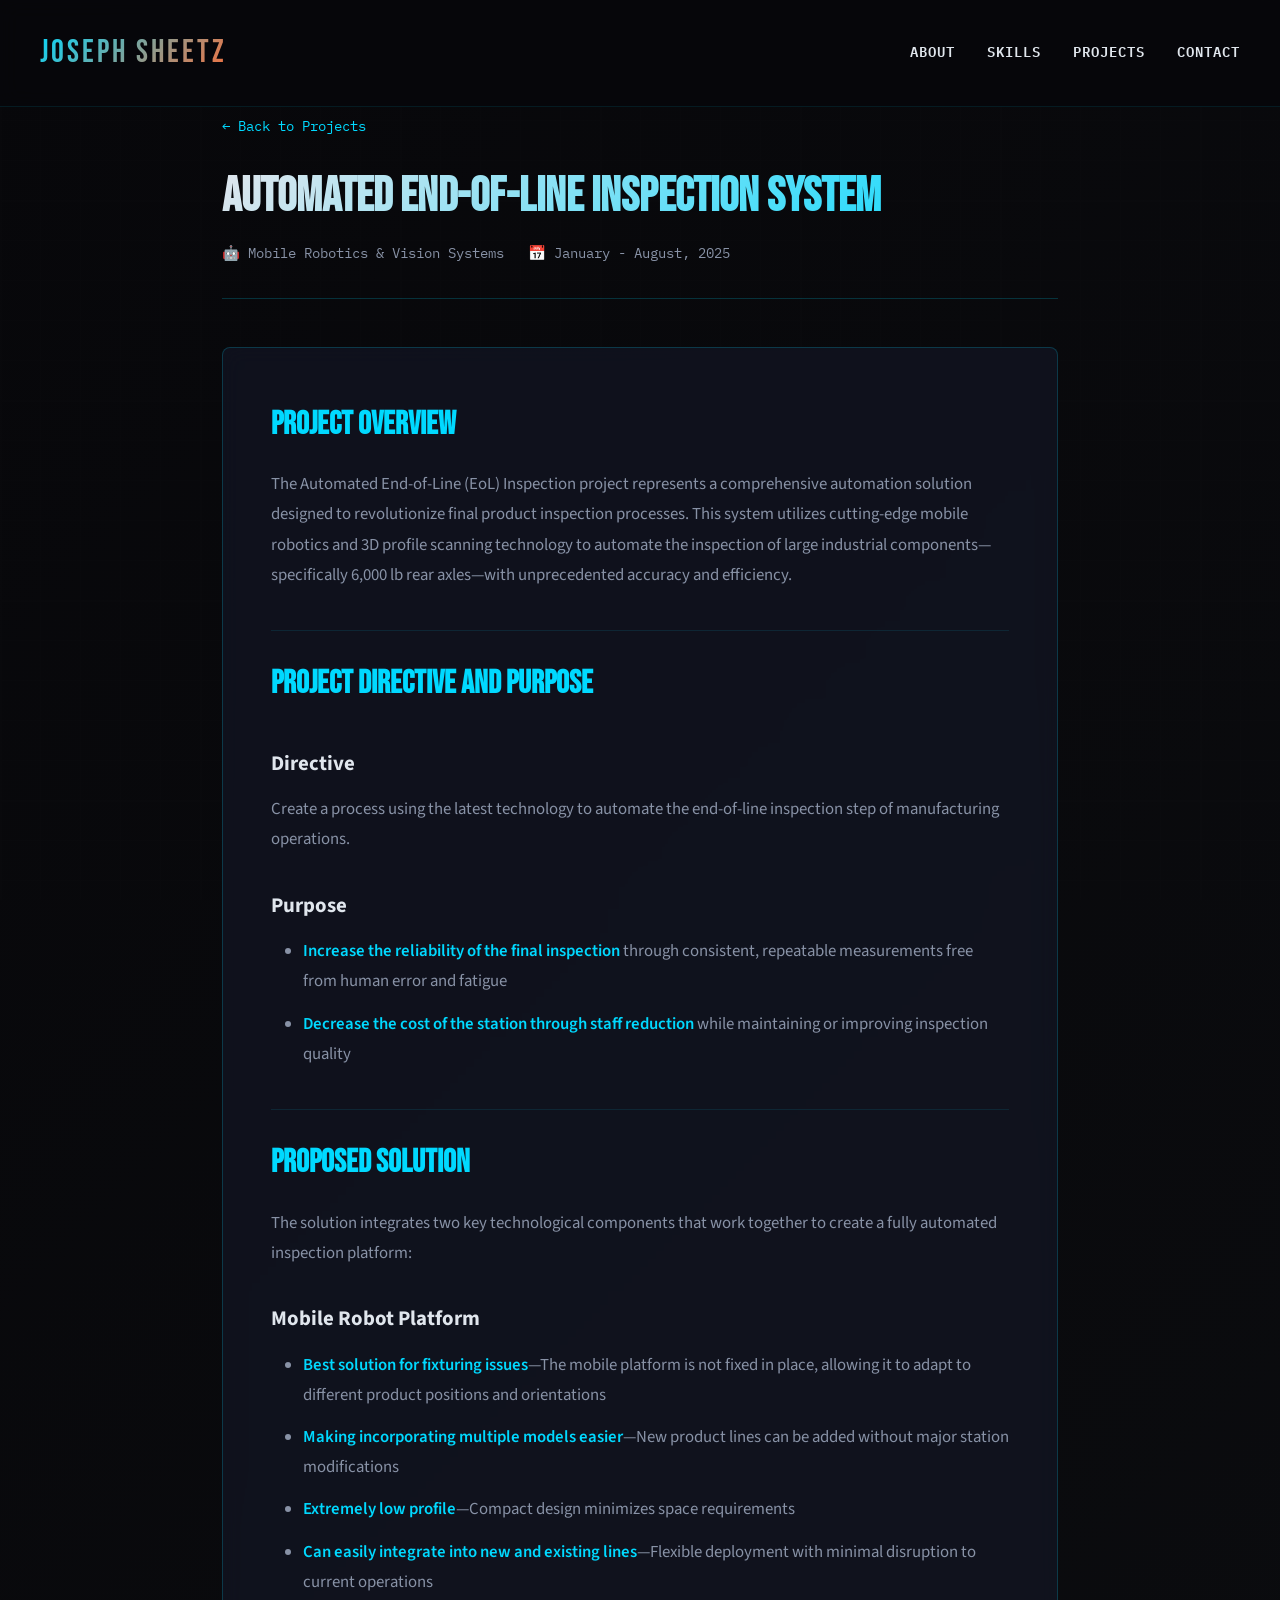
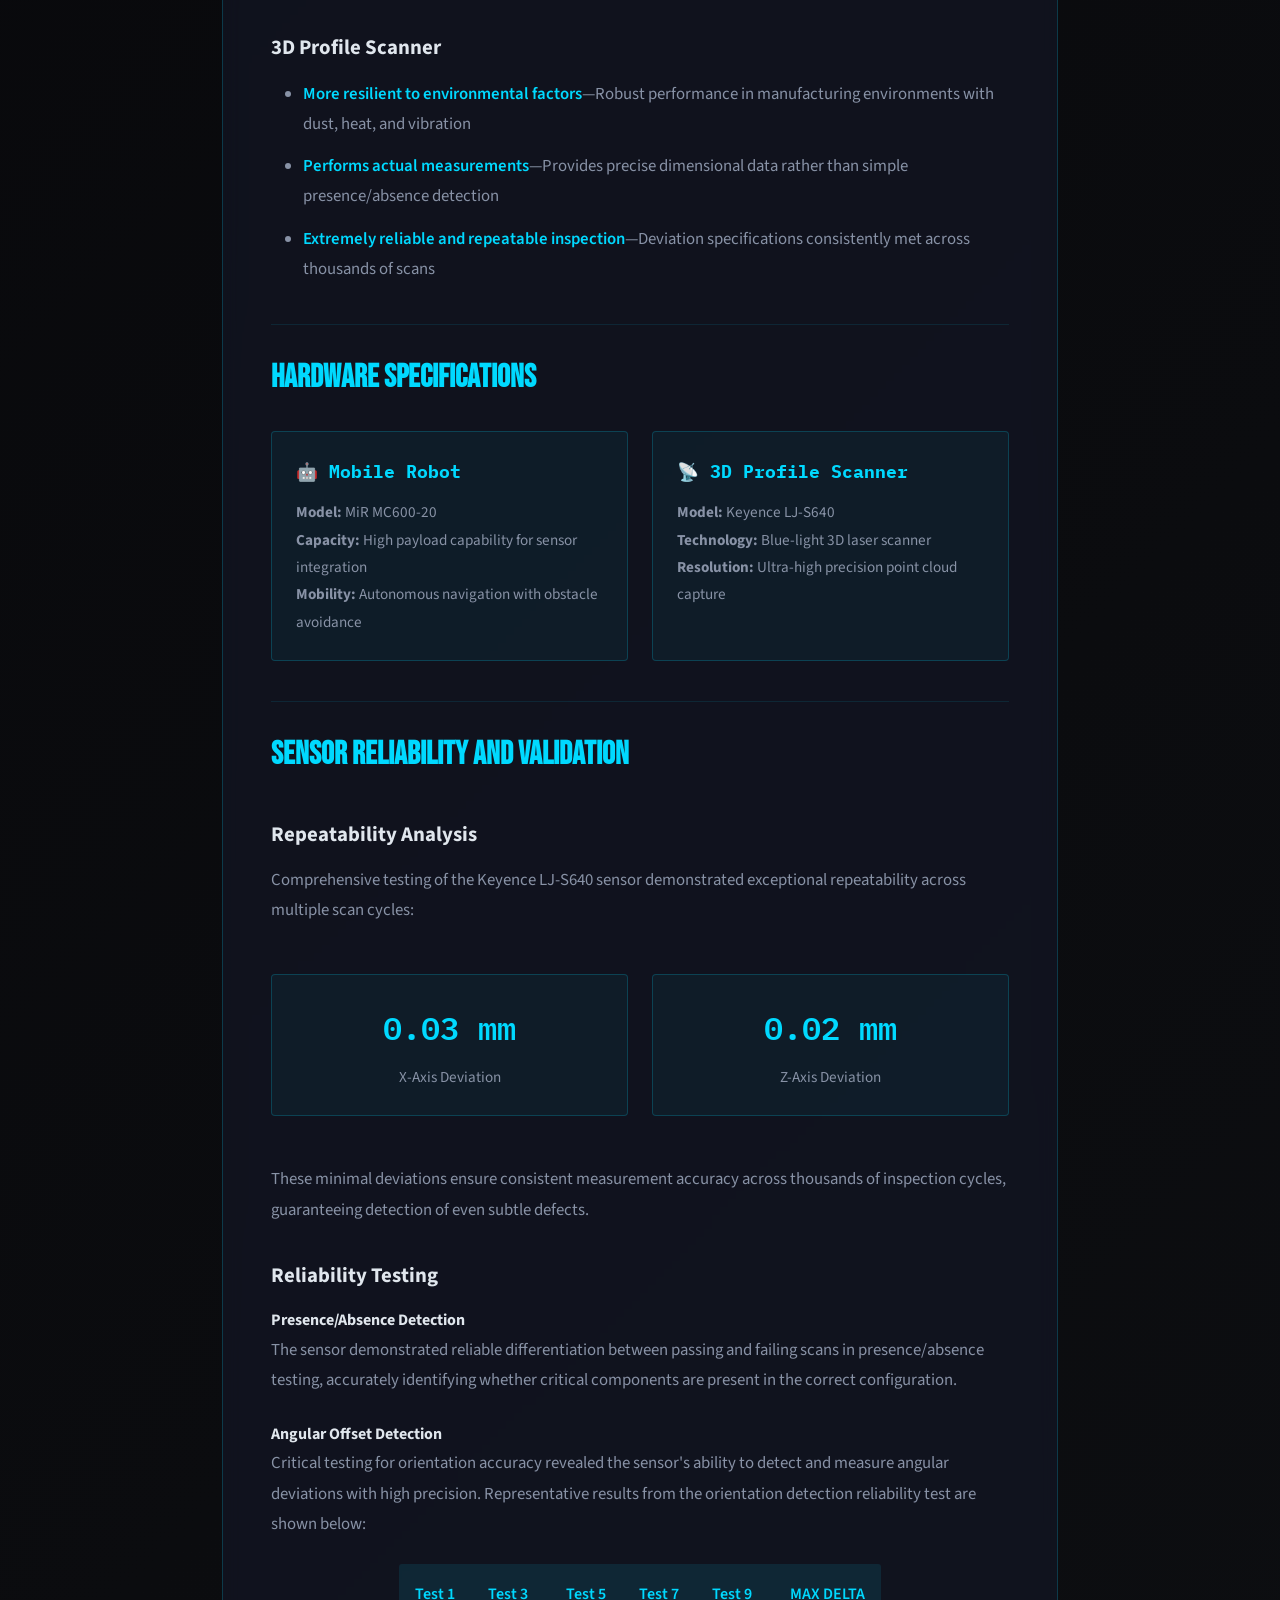
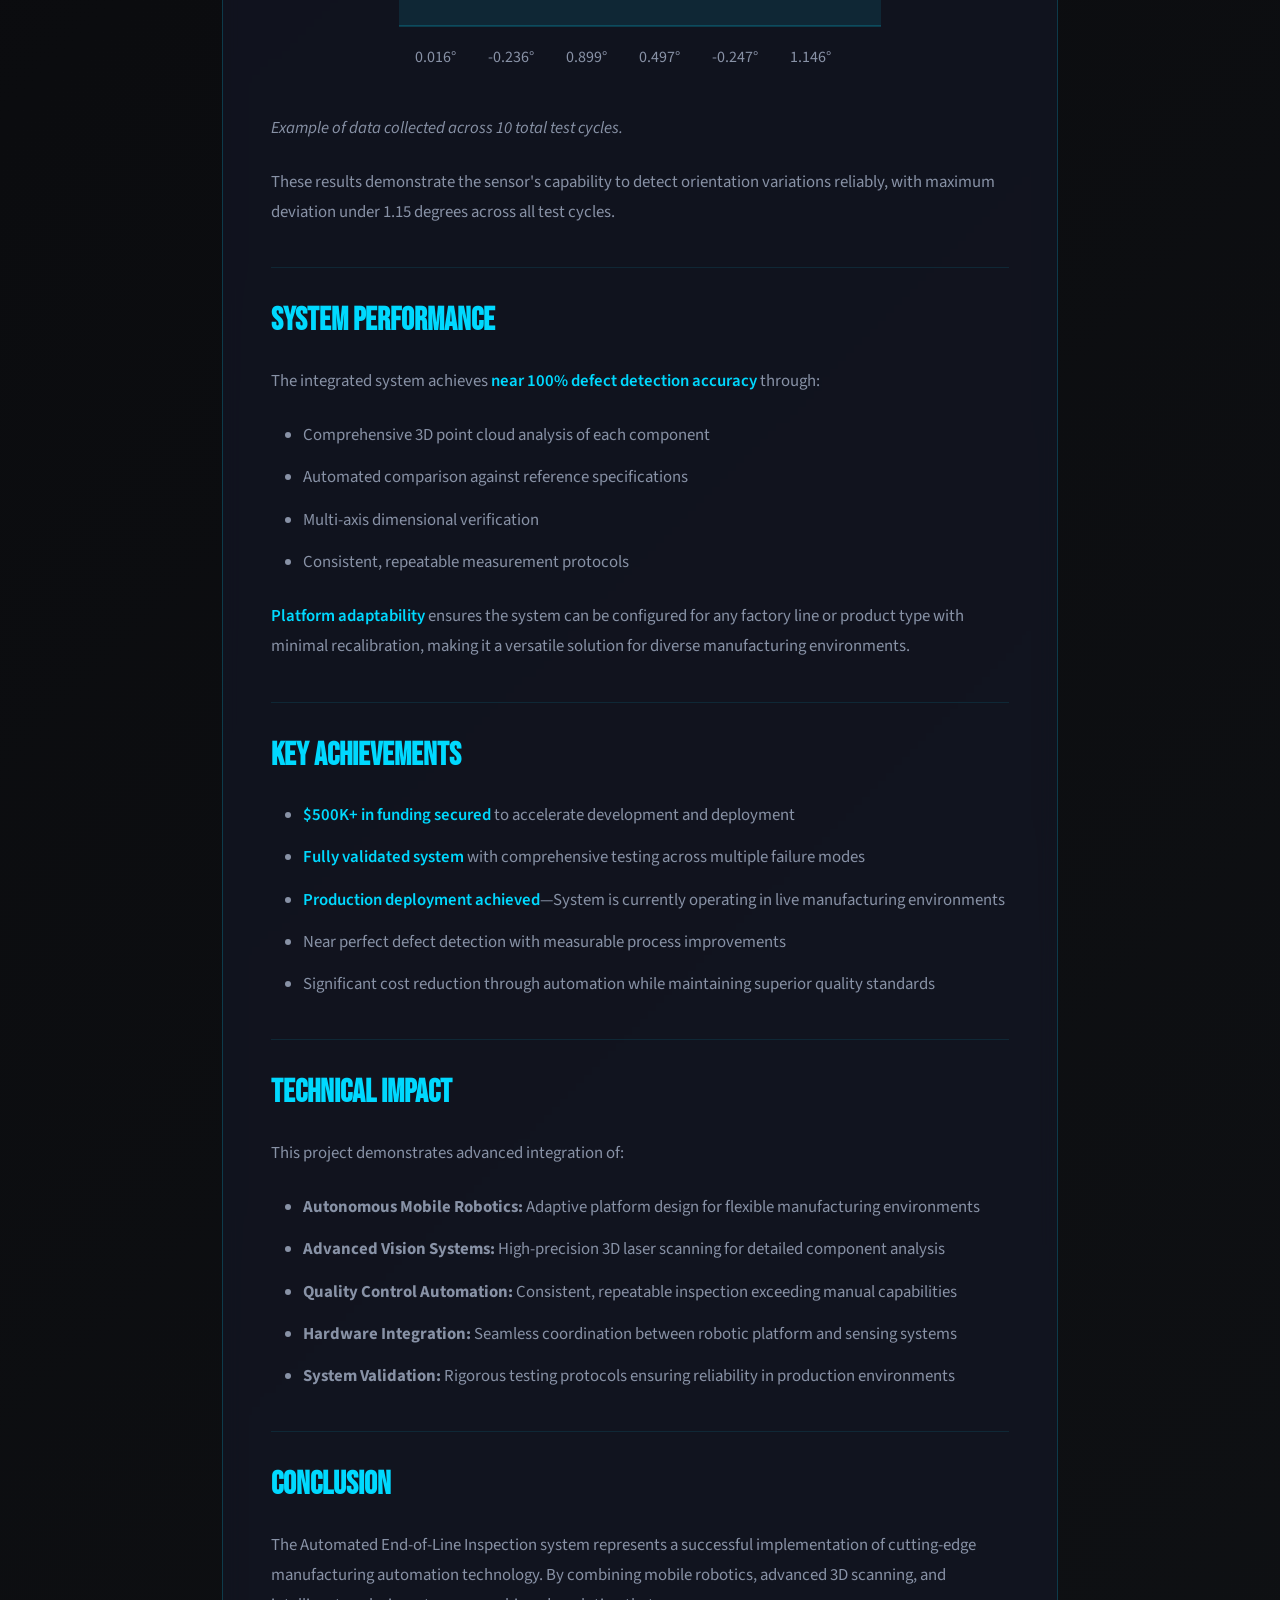
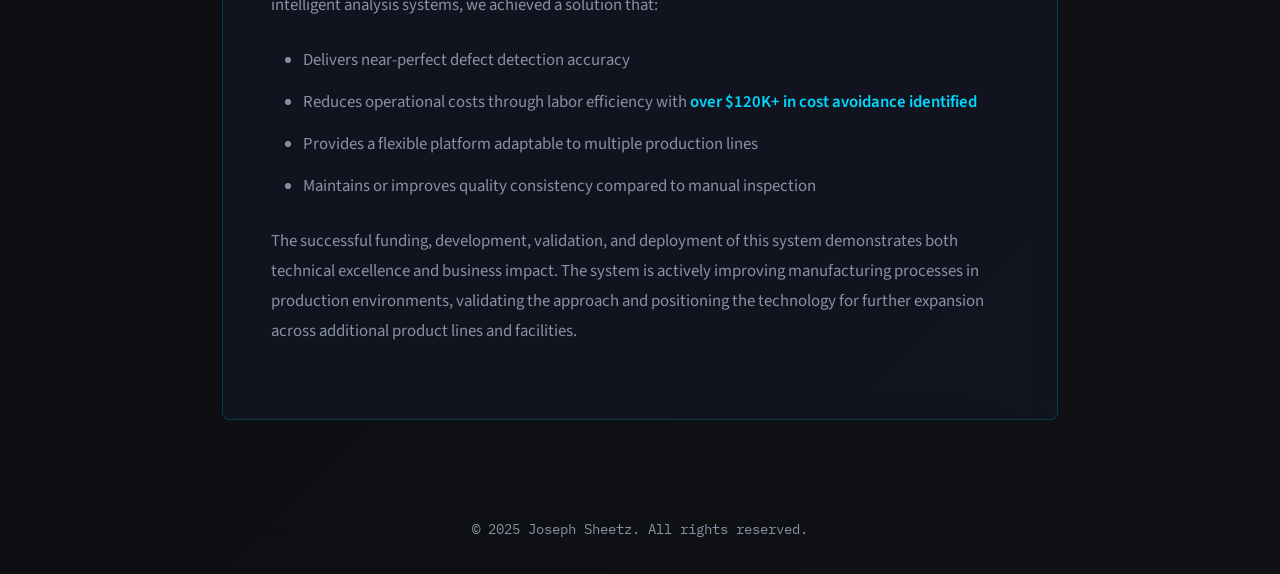
==== automated-eol-inspection.html @ f82b4ea8 "added new link for automated eolinspection project" ====
<!DOCTYPE html>
<html lang="en">
<head>
    <meta charset="UTF-8">
    <meta name="viewport" content="width=device-width, initial-scale=1.0">
    <title>Automated End-of-Line Inspection | Joseph Sheetz</title>
    <link rel="preconnect" href="https://fonts.googleapis.com">
    <link rel="preconnect" href="https://fonts.gstatic.com" crossorigin>
    <link href="https://fonts.googleapis.com/css2?family=Bebas+Neue&family=IBM+Plex+Mono:wght@400;600&family=Source+Sans+3:wght@300;400;600;700&display=swap" rel="stylesheet">
    <style>
        :root {
            --primary: #07070a;
            --secondary: #0f1114;
            --accent: #00d9ff;
            --accent-warm: #ff6b35;
            --text: #e0e6ed;
            --text-dim: #8892a6;
            --surface: #0b0d11;
        }

        * {
            margin: 0;
            padding: 0;
            box-sizing: border-box;
        }

        html {
            scroll-padding-top: 80px;
        }

        body {
            font-family: 'Source Sans 3', sans-serif;
            background: linear-gradient(135deg, var(--primary) 0%, var(--secondary) 100%);
            color: var(--text);
            line-height: 1.8;
            min-height: 100vh;
        }

        /* Modern Black/Gray Layered Grid */
        body::before {
            content: '';
            position: fixed;
            inset: 0;
            width: 100%;
            height: 100%;
            background-image:
                linear-gradient(rgba(255,255,255,0.03) 1px, transparent 1px),
                linear-gradient(90deg, rgba(255,255,255,0.03) 1px, transparent 1px),
                linear-gradient(rgba(255,255,255,0.02) 2px, transparent 2px),
                linear-gradient(90deg, rgba(255,255,255,0.02) 2px, transparent 2px);
            background-size: 40px 40px, 40px 40px, 200px 200px, 200px 200px;
            background-position: 0 0, 0 0, 0 0, 0 0;
            mix-blend-mode: overlay;
            pointer-events: none;
            z-index: 0;
            opacity: 0.9;
        }

        /* Header */
        header {
            position: fixed;
            top: 0;
            left: 0;
            right: 0;
            padding: 1rem 2rem;
            z-index: 100;
            background: rgba(7, 7, 10, 0.9);
            backdrop-filter: blur(10px);
            border-bottom: 1px solid rgba(0, 217, 255, 0.1);
        }

        nav {
            max-width: 1200px;
            margin: 0 auto;
            display: flex;
            justify-content: space-between;
            align-items: center;
            padding: 0.5rem 0;
        }

        .logo {
            font-family: 'Bebas Neue', sans-serif;
            font-size: 2rem;
            letter-spacing: 3px;
            background: linear-gradient(135deg, var(--accent), var(--accent-warm));
            -webkit-background-clip: text;
            -webkit-text-fill-color: transparent;
            background-clip: text;
            text-decoration: none;
        }

        .nav-links {
            display: flex;
            gap: 2rem;
            list-style: none;
        }

        .nav-links a {
            color: var(--text);
            text-decoration: none;
            font-family: 'IBM Plex Mono', monospace;
            font-size: 0.9rem;
            font-weight: 600;
            text-transform: uppercase;
            letter-spacing: 1px;
            position: relative;
            transition: color 0.3s ease;
        }

        .nav-links a::after {
            content: '';
            position: absolute;
            bottom: -5px;
            left: 0;
            width: 0;
            height: 2px;
            background: var(--accent);
            transition: width 0.3s ease;
        }

        .nav-links a:hover {
            color: var(--accent);
        }

        .nav-links a:hover::after {
            width: 100%;
        }

        /* Main Content */
        main {
            position: relative;
            max-width: 900px;
            margin: 0 auto;
            padding: 7rem 2rem 4rem;
            z-index: 10;
        }

        .back-link {
            display: inline-flex;
            align-items: center;
            gap: 0.5rem;
            color: var(--accent);
            text-decoration: none;
            font-family: 'IBM Plex Mono', monospace;
            font-size: 0.9rem;
            margin-bottom: 2rem;
            transition: all 0.3s ease;
        }

        .back-link:hover {
            transform: translateX(-5px);
        }

        .back-link::before {
            content: '←';
        }

        /* Article Header */
        .article-header {
            margin-bottom: 3rem;
            padding-bottom: 2rem;
            border-bottom: 1px solid rgba(0, 217, 255, 0.2);
        }

        .article-title {
            font-family: 'Bebas Neue', sans-serif;
            font-size: 3rem;
            line-height: 1.1;
            margin-bottom: 1rem;
            background: linear-gradient(135deg, var(--text) 0%, var(--accent) 100%);
            -webkit-background-clip: text;
            -webkit-text-fill-color: transparent;
            background-clip: text;
        }

        .article-meta {
            display: flex;
            flex-wrap: wrap;
            gap: 1.5rem;
            color: var(--text-dim);
            font-family: 'IBM Plex Mono', monospace;
            font-size: 0.9rem;
        }

        .article-meta span {
            display: flex;
            align-items: center;
            gap: 0.5rem;
        }

        /* Article Content */
        .article-content {
            background: rgba(20, 24, 41, 0.6);
            backdrop-filter: blur(10px);
            border: 1px solid rgba(0, 217, 255, 0.2);
            border-radius: 8px;
            padding: 3rem;
        }

        .article-content h2 {
            font-family: 'Bebas Neue', sans-serif;
            font-size: 2rem;
            color: var(--accent);
            margin-top: 2.5rem;
            margin-bottom: 1rem;
            padding-top: 1.5rem;
            border-top: 1px solid rgba(0, 217, 255, 0.1);
        }

        .article-content h2:first-child {
            margin-top: 0;
            padding-top: 0;
            border-top: none;
        }

        .article-content h3 {
            font-size: 1.3rem;
            color: var(--text);
            margin-top: 2rem;
            margin-bottom: 0.75rem;
        }

        .article-content p {
            color: var(--text-dim);
            margin-bottom: 1.5rem;
            font-size: 1.05rem;
        }

        .article-content ul {
            color: var(--text-dim);
            margin-bottom: 1.5rem;
            margin-left: 2rem;
            list-style-type: disc;
        }

        .article-content li {
            margin-bottom: 0.75rem;
            font-size: 1.05rem;
        }

        .article-content .highlight {
            color: var(--accent);
            font-weight: 600;
        }

        .article-content table {
            width: auto;
            border-collapse: collapse;
            margin: 1.5rem auto;
            border: 1px solid rgba(0, 217, 255, 0.2);
            border-radius: 4px;
            overflow: hidden;
        }

        .article-content th {
            background: rgba(0, 217, 255, 0.1);
            color: var(--accent);
            padding: 1rem;
            text-align: left;
            font-weight: 600;
            border-bottom: 2px solid rgba(0, 217, 255, 0.2);
        }

        .article-content td {
            padding: 1rem;
            border-bottom: 1px solid rgba(0, 217, 255, 0.1);
            color: var(--text-dim);
        }

        .article-content tr:hover {
            background: rgba(0, 217, 255, 0.05);
        }

        .specs-grid {
            display: grid;
            grid-template-columns: 1fr 1fr;
            gap: 1.5rem;
            margin: 1.5rem 0;
        }

        .spec-card {
            background: rgba(0, 217, 255, 0.05);
            border: 1px solid rgba(0, 217, 255, 0.2);
            border-radius: 4px;
            padding: 1.5rem;
        }

        .spec-card h4 {
            color: var(--accent);
            font-size: 1.1rem;
            margin-bottom: 0.75rem;
            font-family: 'IBM Plex Mono', monospace;
        }

        .spec-card p {
            color: var(--text-dim);
            font-size: 0.95rem;
            margin-bottom: 0;
        }

        .metric-box {
            background: rgba(0, 217, 255, 0.05);
            border: 1px solid rgba(0, 217, 255, 0.2);
            border-radius: 4px;
            padding: 1.5rem;
            margin: 1.5rem 0;
            text-align: center;
        }

        .metric-value {
            font-size: 2rem;
            color: var(--accent);
            font-family: 'IBM Plex Mono', monospace;
            font-weight: 600;
            margin-bottom: 0.5rem;
        }

        .metric-label {
            color: var(--text-dim);
            font-size: 0.95rem;
        }

        .button-group {
            display: flex;
            gap: 1rem;
            margin-top: 2rem;
            justify-content: center;
        }

        .btn {
            padding: 1rem 2rem;
            font-family: 'IBM Plex Mono', monospace;
            font-weight: 600;
            text-transform: uppercase;
            letter-spacing: 1px;
            border: none;
            cursor: pointer;
            transition: all 0.3s ease;
            text-decoration: none;
            display: inline-block;
        }

        .btn-primary {
            background: linear-gradient(135deg, var(--accent), var(--accent-warm));
            color: var(--primary);
            box-shadow: 0 4px 20px rgba(0, 217, 255, 0.3);
        }

        .btn-primary:hover {
            transform: translateY(-2px);
            box-shadow: 0 6px 30px rgba(0, 217, 255, 0.5);
        }

        /* Footer */
        footer {
            position: relative;
            text-align: center;
            padding: 2rem;
            color: var(--text-dim);
            font-family: 'IBM Plex Mono', monospace;
            font-size: 0.9rem;
            z-index: 10;
        }

        /* Responsive */
        @media (max-width: 768px) {
            .nav-links {
                gap: 1rem;
            }

            .article-title {
                font-size: 2rem;
            }

            .article-content {
                padding: 1.5rem;
            }

            .article-meta {
                flex-direction: column;
                gap: 0.5rem;
            }

            .specs-grid {
                grid-template-columns: 1fr;
            }

            main {
                max-width: 100%;
            }
        }
    </style>
</head>
<body>
    <header>
        <nav>
            <a href="index.html" class="logo">JOSEPH SHEETZ</a>
            <ul class="nav-links">
                <li><a href="index.html#about">About</a></li>
                <li><a href="index.html#skills">Skills</a></li>
                <li><a href="index.html#projects">Projects</a></li>
                <li><a href="index.html#contact">Contact</a></li>
            </ul>
        </nav>
    </header>

    <main>
        <a href="index.html#projects" class="back-link">Back to Projects</a>
        
        <article>
            <div class="article-header">
                <h1 class="article-title">Automated End-of-Line Inspection System</h1>
                <div class="article-meta">
                    <span>🤖 Mobile Robotics & Vision Systems</span>
                    <span>📅 January - August, 2025</span>
                </div>
            </div>

            <div class="article-content">
                <h2>Project Overview</h2>
                <p>The Automated End-of-Line (EoL) Inspection project represents a comprehensive automation solution designed to revolutionize final product inspection processes. This system utilizes cutting-edge mobile robotics and 3D profile scanning technology to automate the inspection of large industrial components—specifically 6,000 lb rear axles—with unprecedented accuracy and efficiency.</p>

                <h2>Project Directive and Purpose</h2>
                <h3>Directive</h3>
                <p>Create a process using the latest technology to automate the end-of-line inspection step of manufacturing operations.</p>

                <h3>Purpose</h3>
                <ul>
                    <li><span class="highlight">Increase the reliability of the final inspection</span> through consistent, repeatable measurements free from human error and fatigue</li>
                    <li><span class="highlight">Decrease the cost of the station through staff reduction</span> while maintaining or improving inspection quality</li>
                </ul>

                <h2>Proposed Solution</h2>
                <p>The solution integrates two key technological components that work together to create a fully automated inspection platform:</p>

                <h3>Mobile Robot Platform</h3>
                <ul>
                    <li><span class="highlight">Best solution for fixturing issues</span>—The mobile platform is not fixed in place, allowing it to adapt to different product positions and orientations</li>
                    <li><span class="highlight">Making incorporating multiple models easier</span>—New product lines can be added without major station modifications</li>
                    <li><span class="highlight">Extremely low profile</span>—Compact design minimizes space requirements</li>
                    <li><span class="highlight">Can easily integrate into new and existing lines</span>—Flexible deployment with minimal disruption to current operations</li>
                </ul>

                <h3>3D Profile Scanner</h3>
                <ul>
                    <li><span class="highlight">More resilient to environmental factors</span>—Robust performance in manufacturing environments with dust, heat, and vibration</li>
                    <li><span class="highlight">Performs actual measurements</span>—Provides precise dimensional data rather than simple presence/absence detection</li>
                    <li><span class="highlight">Extremely reliable and repeatable inspection</span>—Deviation specifications consistently met across thousands of scans</li>
                </ul>

                <h2>Hardware Specifications</h2>

                <div class="specs-grid">
                    <div class="spec-card">
                        <h4>🤖 Mobile Robot</h4>
                        <p><strong>Model:</strong> MiR MC600-20</p>
                        <p><strong>Capacity:</strong> High payload capability for sensor integration</p>
                        <p><strong>Mobility:</strong> Autonomous navigation with obstacle avoidance</p>
                    </div>
                    <div class="spec-card">
                        <h4>📡 3D Profile Scanner</h4>
                        <p><strong>Model:</strong> Keyence LJ-S640</p>
                        <p><strong>Technology:</strong> Blue-light 3D laser scanner</p>
                        <p><strong>Resolution:</strong> Ultra-high precision point cloud capture</p>
                    </div>
                </div>

                <h2>Sensor Reliability and Validation</h2>

                <h3>Repeatability Analysis</h3>
                <p>Comprehensive testing of the Keyence LJ-S640 sensor demonstrated exceptional repeatability across multiple scan cycles:</p>

                <div class="specs-grid">
                    <div class="metric-box">
                        <div class="metric-value">0.03 mm</div>
                        <div class="metric-label">X-Axis Deviation</div>
                    </div>
                    <div class="metric-box">
                        <div class="metric-value">0.02 mm</div>
                        <div class="metric-label">Z-Axis Deviation</div>
                    </div>
                </div>

                <p>These minimal deviations ensure consistent measurement accuracy across thousands of inspection cycles, guaranteeing detection of even subtle defects.</p>

                <h3>Reliability Testing</h3>

                <h4>Presence/Absence Detection</h4>
                <p>The sensor demonstrated reliable differentiation between passing and failing scans in presence/absence testing, accurately identifying whether critical components are present in the correct configuration.</p>

                <h4>Angular Offset Detection</h4>
                <p>Critical testing for orientation accuracy revealed the sensor's ability to detect and measure angular deviations with high precision. Representative results from the orientation detection reliability test are shown below:</p>

                <table>
                    <tr>
                        <th>Test 1</th>
                        <th>Test 3</th>
                        <th>Test 5</th>
                        <th>Test 7</th>
                        <th>Test 9</th>
                        <th>MAX DELTA</th>
                    </tr>
                    <tr>
                        <td>0.016°</td>
                        <td>-0.236°</td>
                        <td>0.899°</td>
                        <td>0.497°</td>
                        <td>-0.247°</td>
                        <td>1.146°</td>
                    </tr>
                </table>

                <p><em>Example of data collected across 10 total test cycles.</em></p>

                <p>These results demonstrate the sensor's capability to detect orientation variations reliably, with maximum deviation under 1.15 degrees across all test cycles.</p>

                <h2>System Performance</h2>

                <p>The integrated system achieves <span class="highlight">near 100% defect detection accuracy</span> through:</p>
                <ul>
                    <li>Comprehensive 3D point cloud analysis of each component</li>
                    <li>Automated comparison against reference specifications</li>
                    <li>Multi-axis dimensional verification</li>
                    <li>Consistent, repeatable measurement protocols</li>
                </ul>

                <p><span class="highlight">Platform adaptability</span> ensures the system can be configured for any factory line or product type with minimal recalibration, making it a versatile solution for diverse manufacturing environments.</p>

                <h2>Key Achievements</h2>
                <ul>
                    <li><span class="highlight">$500K+ in funding secured</span> to accelerate development and deployment</li>
                    <li><span class="highlight">Fully validated system</span> with comprehensive testing across multiple failure modes</li>
                    <li><span class="highlight">Production deployment achieved</span>—System is currently operating in live manufacturing environments</li>
                    <li>Near perfect defect detection with measurable process improvements</li>
                    <li>Significant cost reduction through automation while maintaining superior quality standards</li>
                </ul>

                <h2>Technical Impact</h2>
                <p>This project demonstrates advanced integration of:</p>
                <ul>
                    <li><strong>Autonomous Mobile Robotics:</strong> Adaptive platform design for flexible manufacturing environments</li>
                    <li><strong>Advanced Vision Systems:</strong> High-precision 3D laser scanning for detailed component analysis</li>
                    <li><strong>Quality Control Automation:</strong> Consistent, repeatable inspection exceeding manual capabilities</li>
                    <li><strong>Hardware Integration:</strong> Seamless coordination between robotic platform and sensing systems</li>
                    <li><strong>System Validation:</strong> Rigorous testing protocols ensuring reliability in production environments</li>
                </ul>

                <h2>Conclusion</h2>
                <p>The Automated End-of-Line Inspection system represents a successful implementation of cutting-edge manufacturing automation technology. By combining mobile robotics, advanced 3D scanning, and intelligent analysis systems, we achieved a solution that:</p>

                <ul>
                    <li>Delivers near-perfect defect detection accuracy</li>
                    <li>Reduces operational costs through labor efficiency with <span class="highlight">over $120K+ in cost avoidance identified</span></li>
                    <li>Provides a flexible platform adaptable to multiple production lines</li>
                    <li>Maintains or improves quality consistency compared to manual inspection</li>
                </ul>

                <p>The successful funding, development, validation, and deployment of this system demonstrates both technical excellence and business impact. The system is actively improving manufacturing processes in production environments, validating the approach and positioning the technology for further expansion across additional product lines and facilities.</p>
            </div>
        </article>
    </main>

    <footer>
        <p>&copy; 2025 Joseph Sheetz. All rights reserved.</p>
    </footer>
</body>
</html>
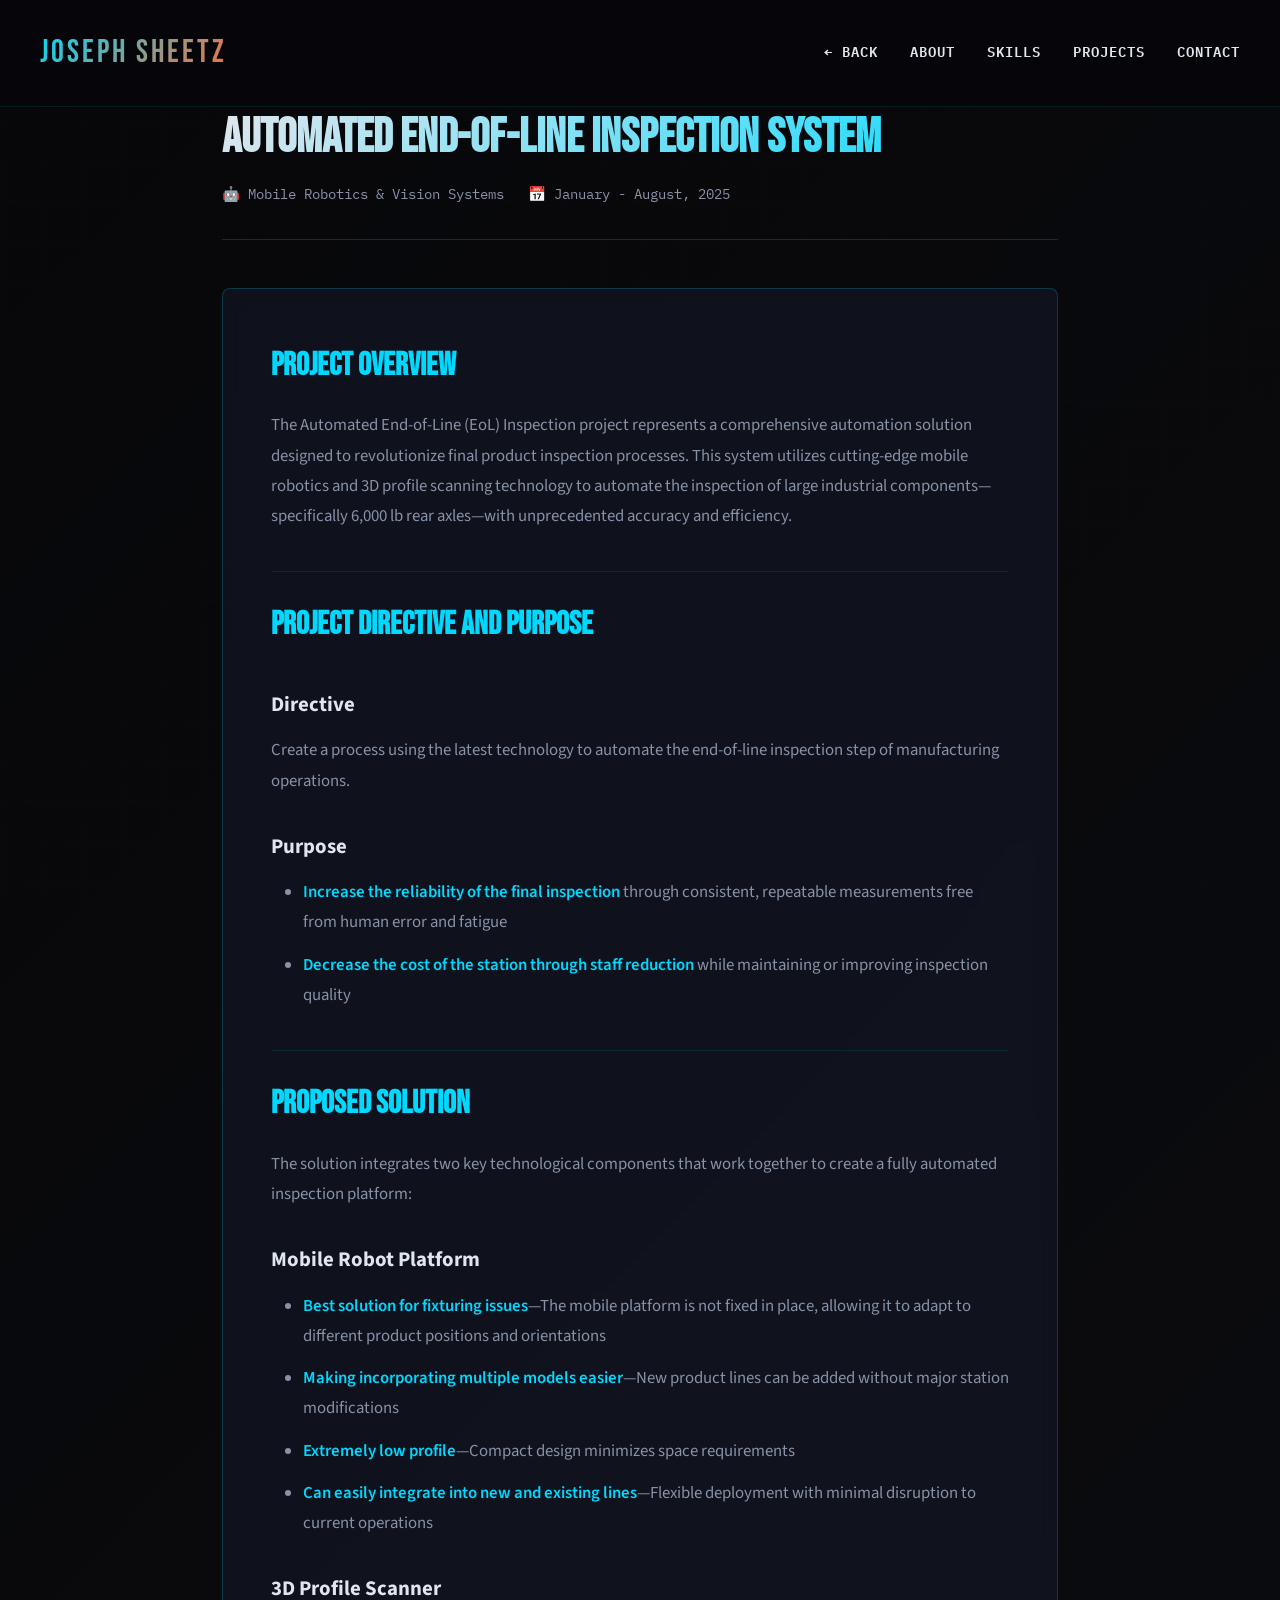
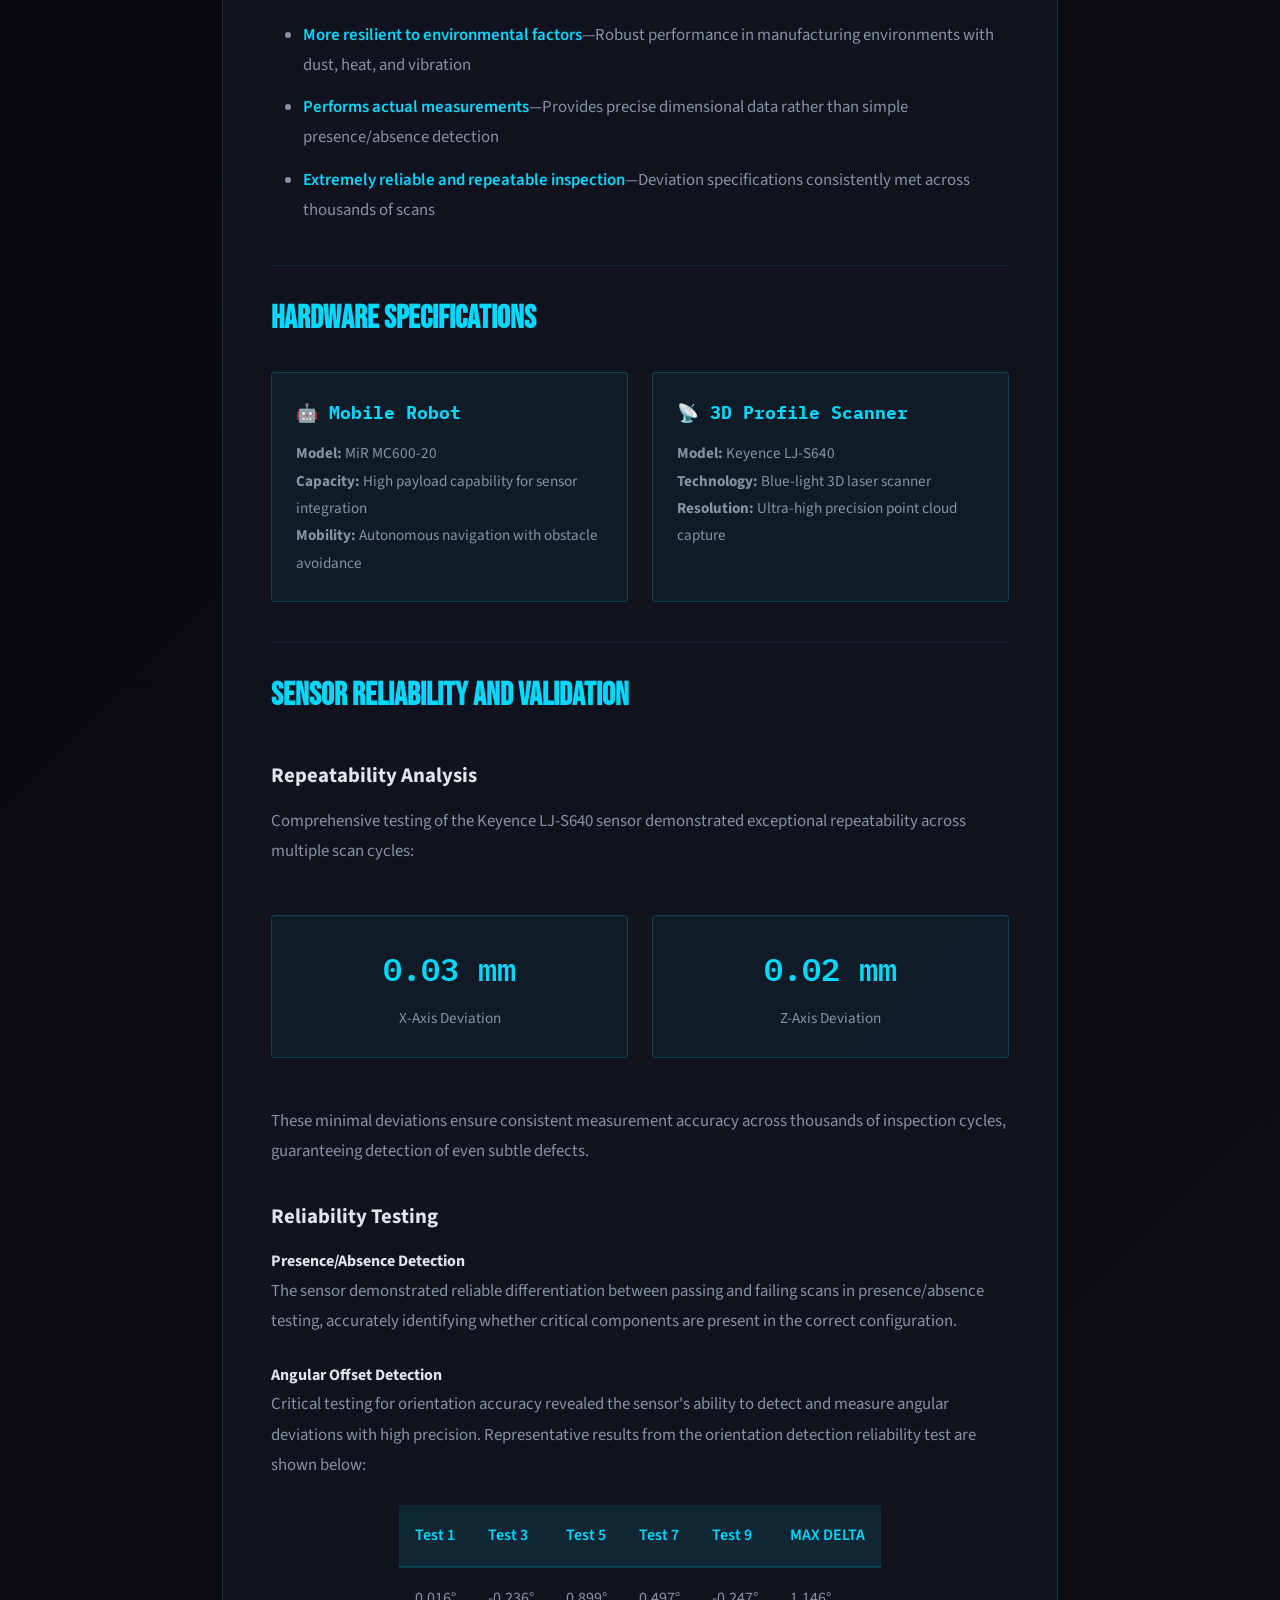
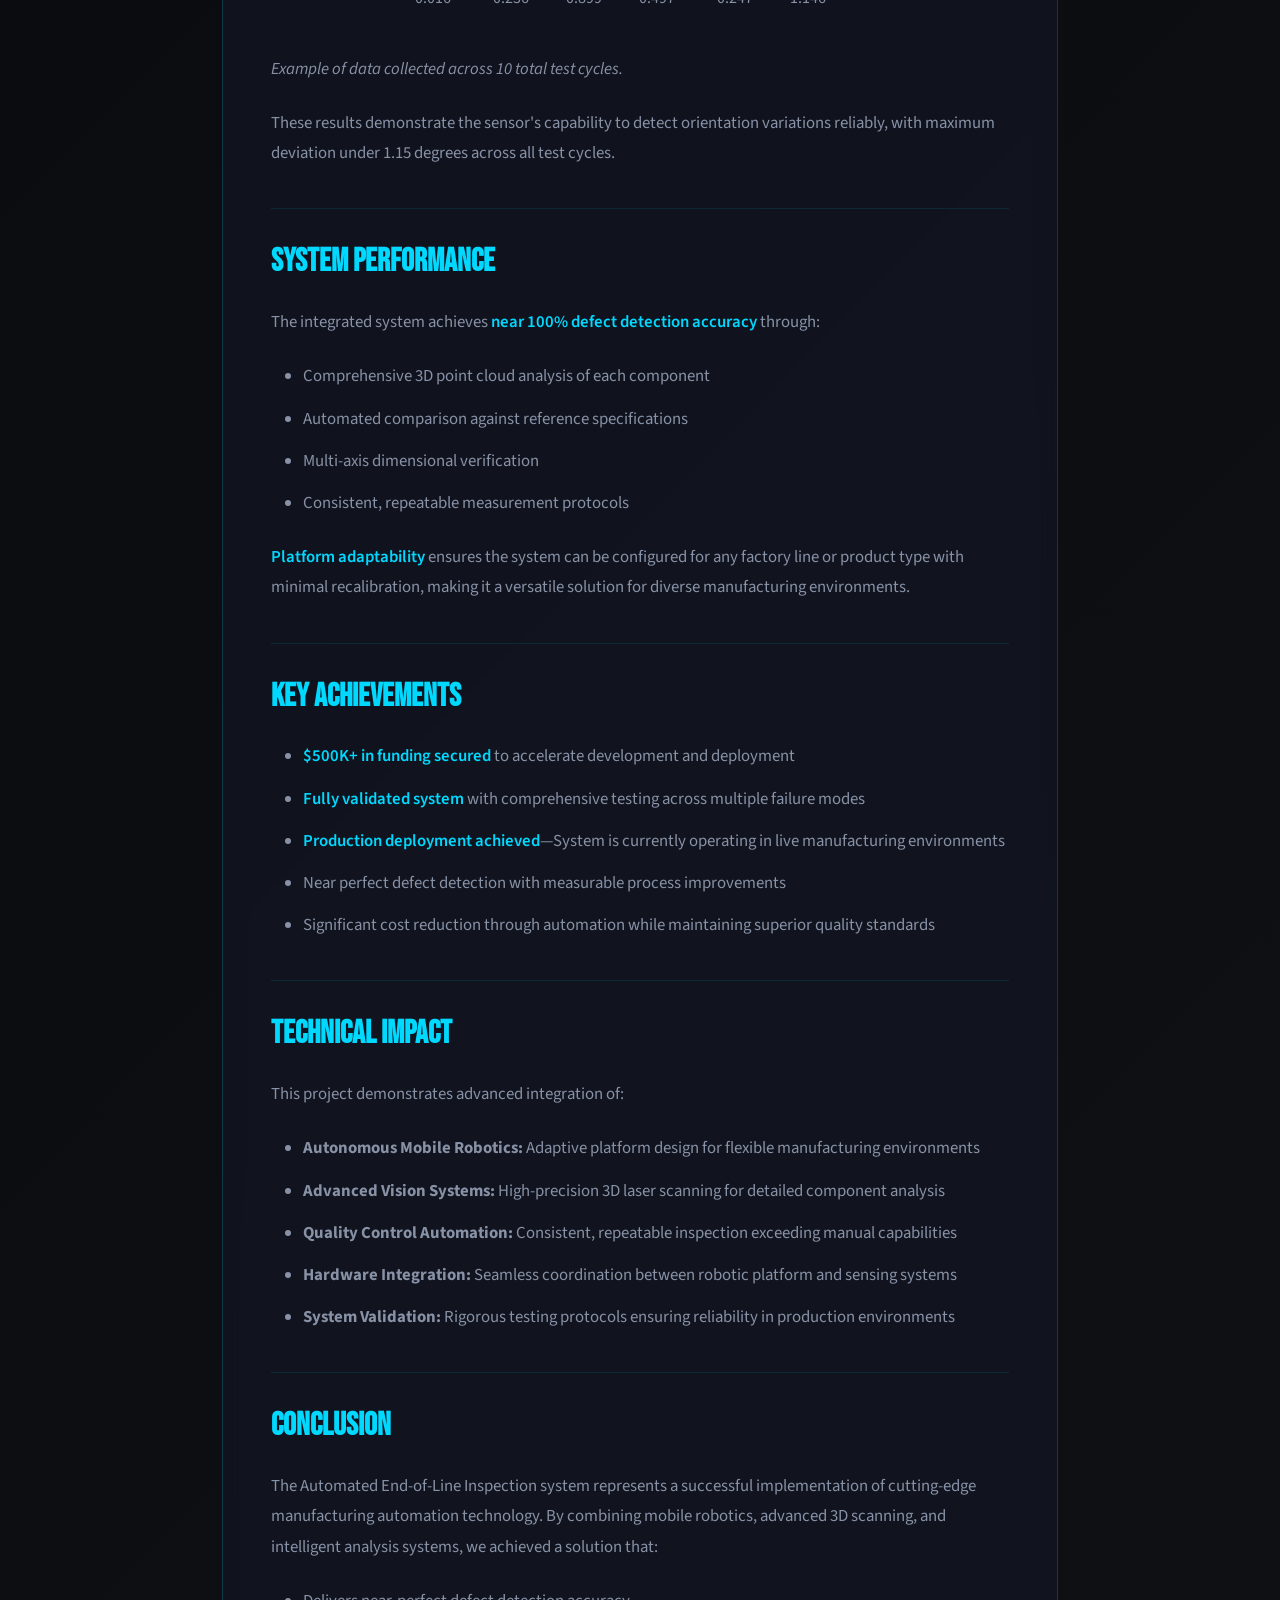
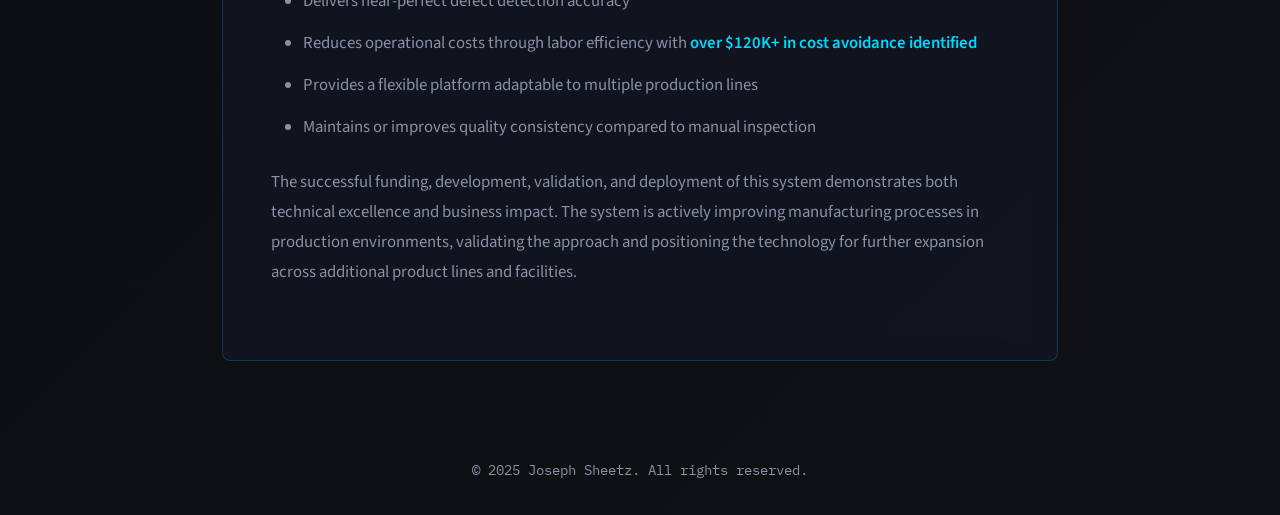
==== commit 330ea118: "bug fixes and link fixes" ====
--- a/automated-eol-inspection.html
+++ b/automated-eol-inspection.html
@@ -136,19 +136,7 @@
         }
 
         .back-link {
-            display: inline-flex;
-            align-items: center;
-            gap: 0.5rem;
-            color: var(--accent);
-            text-decoration: none;
-            font-family: 'IBM Plex Mono', monospace;
-            font-size: 0.9rem;
-            margin-bottom: 2rem;
-            transition: all 0.3s ease;
-        }
-
-        .back-link:hover {
-            transform: translateX(-5px);
+            display: none;
         }
 
         .back-link::before {
@@ -396,6 +384,7 @@
         <nav>
             <a href="index.html" class="logo">JOSEPH SHEETZ</a>
             <ul class="nav-links">
+                <li><a href="index.html#projects">← Back</a></li>
                 <li><a href="index.html#about">About</a></li>
                 <li><a href="index.html#skills">Skills</a></li>
                 <li><a href="index.html#projects">Projects</a></li>
@@ -405,8 +394,6 @@
     </header>
 
     <main>
-        <a href="index.html#projects" class="back-link">Back to Projects</a>
-        
         <article>
             <div class="article-header">
                 <h1 class="article-title">Automated End-of-Line Inspection System</h1>
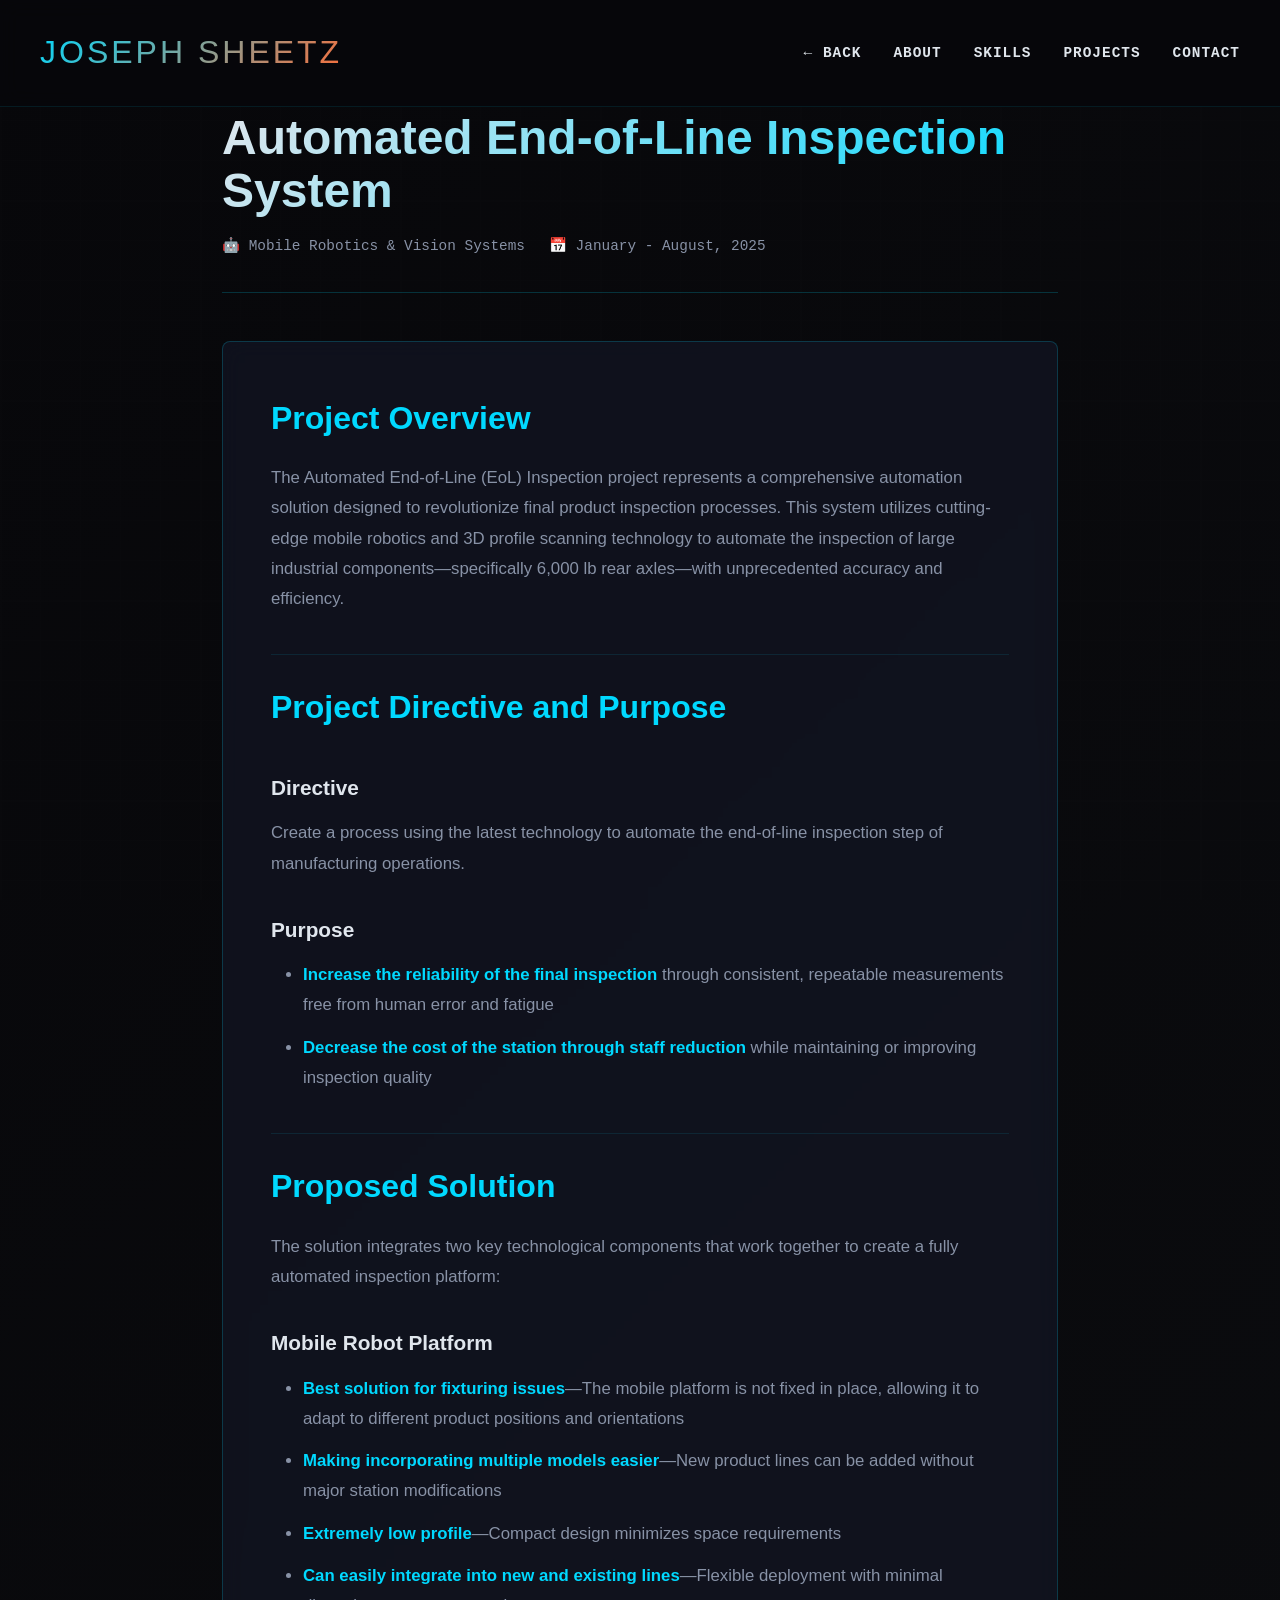
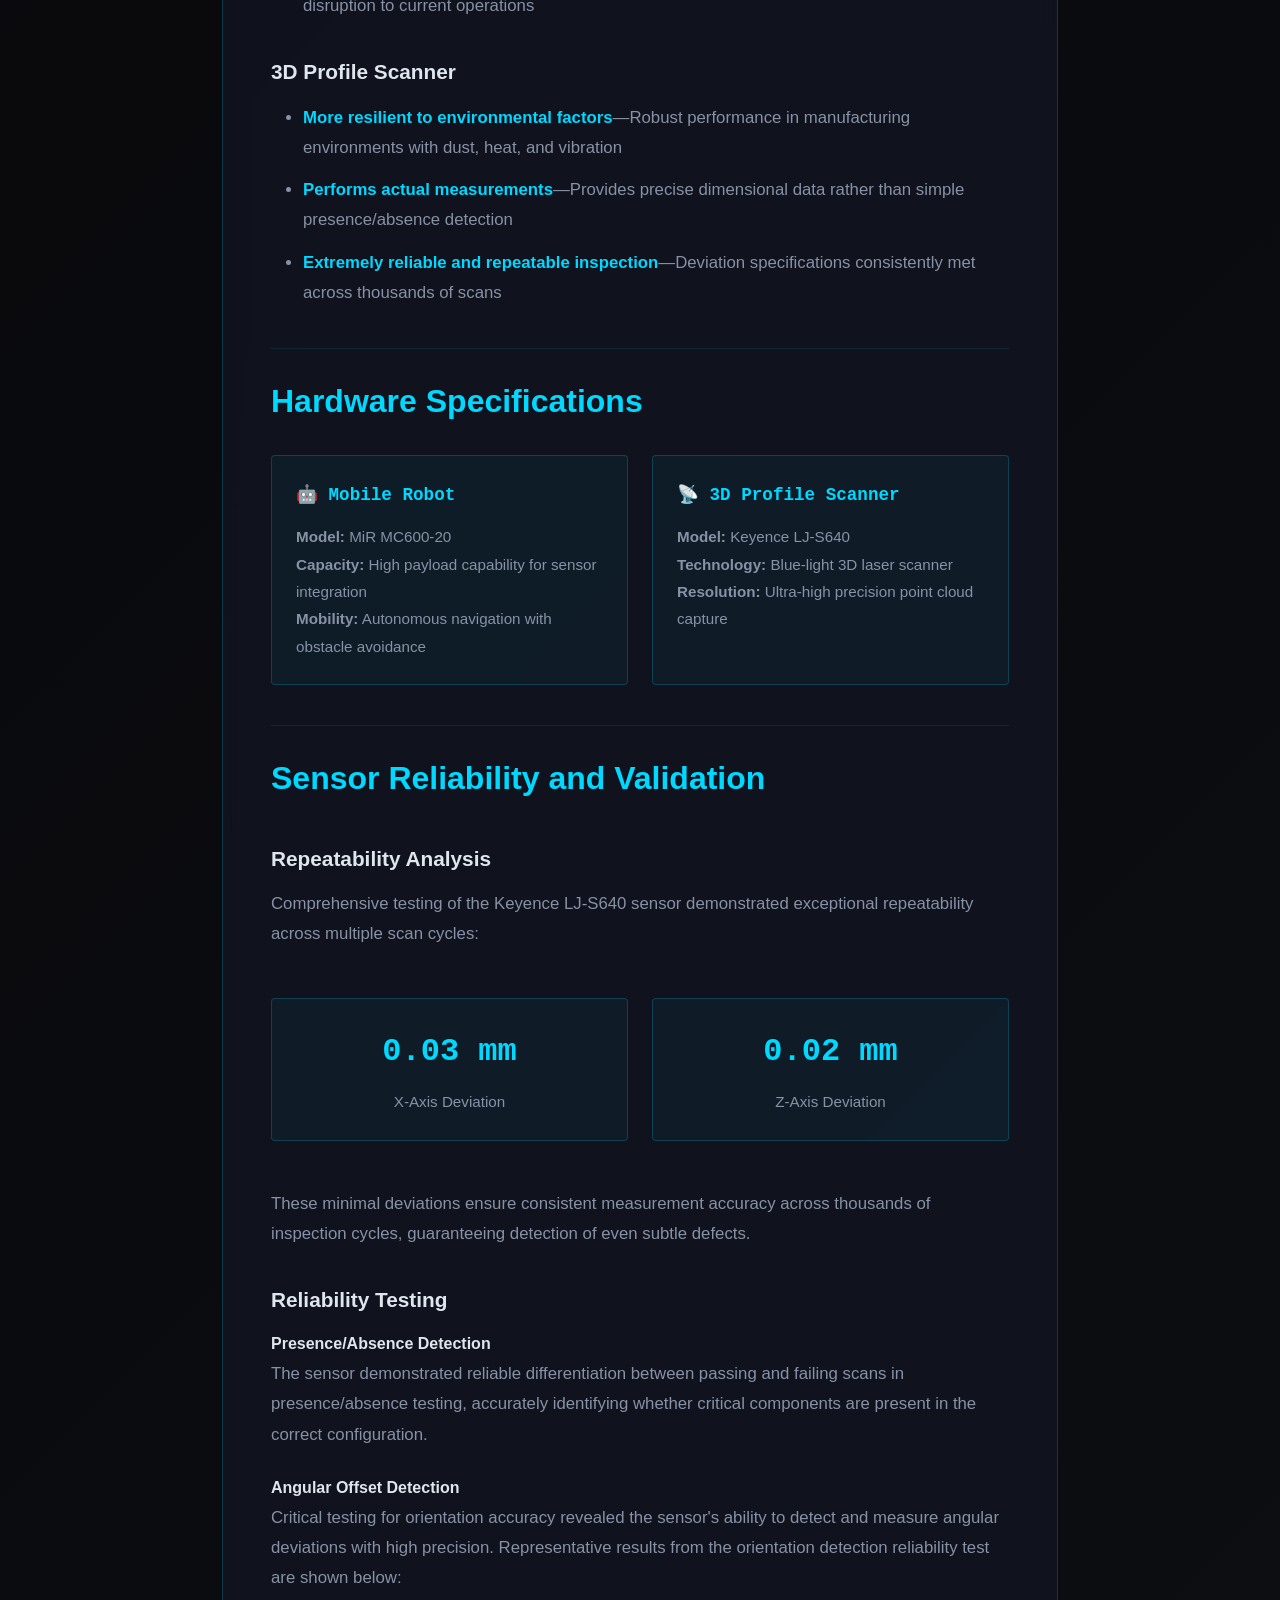
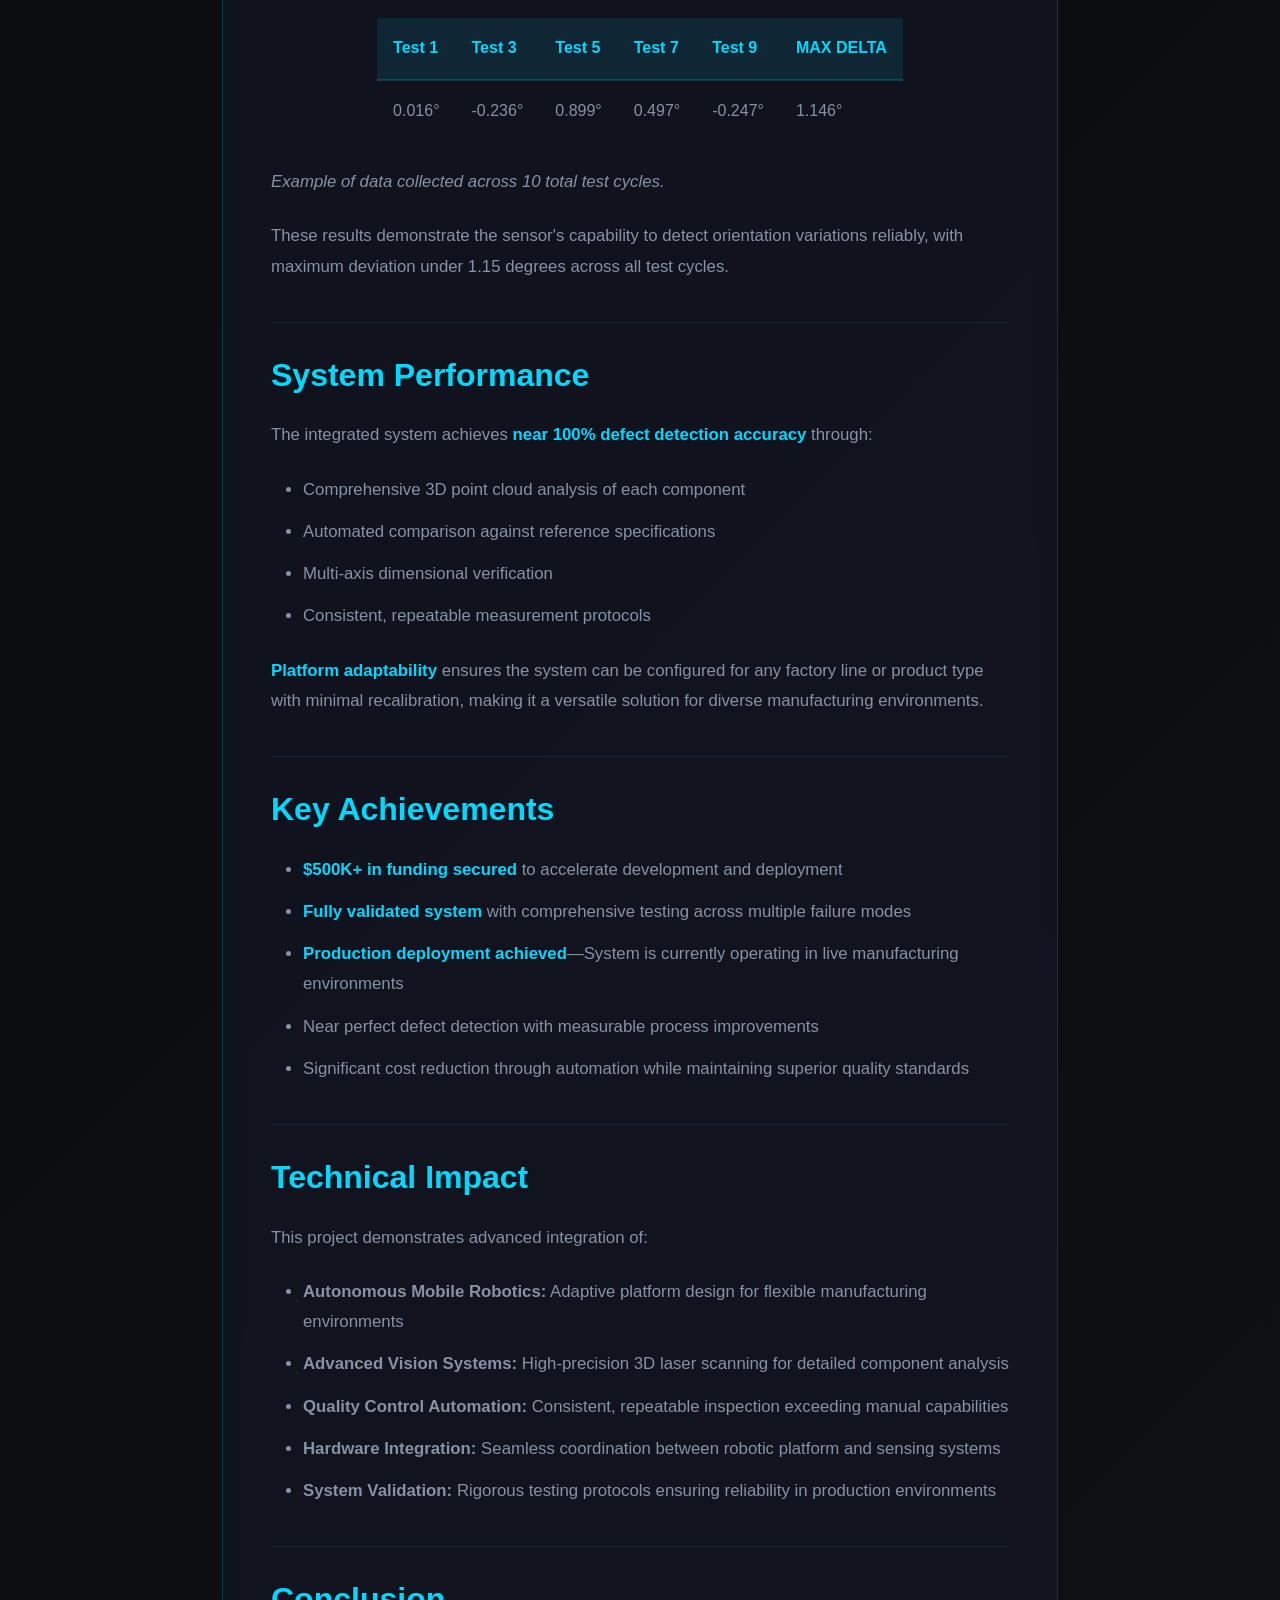
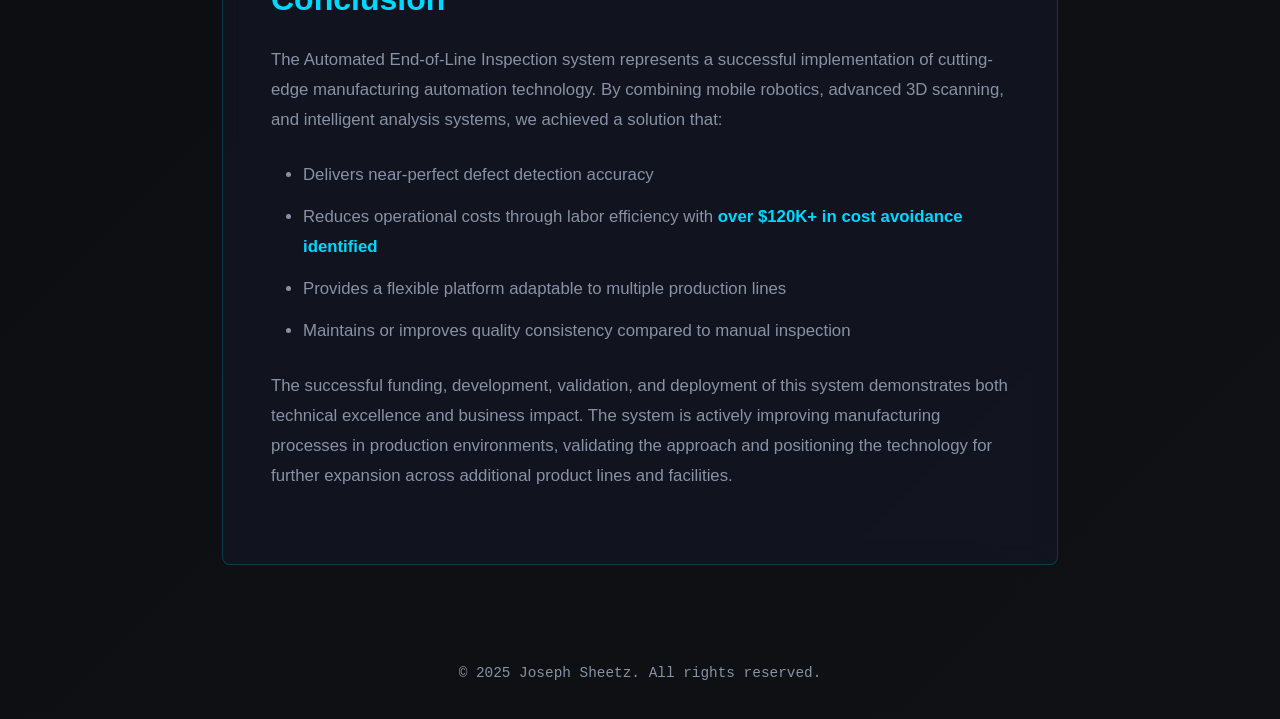
==== commit ab458f5c: "security changes" ====
--- a/automated-eol-inspection.html
+++ b/automated-eol-inspection.html
@@ -3,10 +3,12 @@
 <head>
     <meta charset="UTF-8">
     <meta name="viewport" content="width=device-width, initial-scale=1.0">
+    <meta http-equiv="Content-Security-Policy" content="default-src 'self'; script-src 'self'; connect-src 'self' https://formspree.io; style-src 'self' 'unsafe-inline' https://fonts.googleapis.com; font-src https://fonts.gstatic.com; img-src 'self' data:; frame-src 'self';">
     <title>Automated End-of-Line Inspection | Joseph Sheetz</title>
     <link rel="preconnect" href="https://fonts.googleapis.com">
     <link rel="preconnect" href="https://fonts.gstatic.com" crossorigin>
     <link href="https://fonts.googleapis.com/css2?family=Bebas+Neue&family=IBM+Plex+Mono:wght@400;600&family=Source+Sans+3:wght@300;400;600;700&display=swap" rel="stylesheet">
+    <link rel="stylesheet" href="assets/css/mobile.css" media="(max-width: 768px)">
     <style>
         :root {
             --primary: #07070a;
--- a/assets/css/mobile.css
+++ b/assets/css/mobile.css
@@ -0,0 +1,120 @@
+/* Mobile-only overrides (applies via media attribute in HTML link) */
+/* Keeps desktop styles unchanged while improving touch and spacing on small screens */
+
+html, body {
+  -webkit-text-size-adjust: 100%;
+}
+
+body {
+  padding-bottom: 80px;
+  font-size: 16px;
+}
+
+header {
+  padding: 0.75rem 1rem !important;
+}
+
+nav {
+  padding: 0;
+}
+
+.nav-links {
+  display: flex !important;
+  flex-direction: row;
+  flex-wrap: nowrap;
+  justify-content: flex-end;
+  gap: 0.5rem !important;
+  overflow-x: auto;
+  -webkit-overflow-scrolling: touch;
+}
+
+.nav-links a {
+  padding: 0.6rem 0.9rem;
+  font-size: 0.85rem !important;
+  display: inline-block;
+}
+
+/* Reduce header/logo sizing so nav + logo fit on one line */
+.logo-text {
+  font-size: 1.1rem !important;
+  letter-spacing: 1px !important;
+}
+
+.logo-pic {
+  width: 28px !important;
+  height: 28px !important;
+}
+
+header nav {
+  align-items: center !important;
+  gap: 0.5rem !important;
+}
+
+/* Ensure nav doesn't wrap to next line; allow horizontal scroll as fallback */
+header {
+  white-space: nowrap;
+}
+
+.hero {
+  padding-top: 5rem !important;
+  padding-left: 1rem !important;
+  padding-right: 1rem !important;
+  grid-template-columns: 1fr !important;
+  gap: 1rem !important;
+}
+
+.hero-content h1 {
+  font-size: 2.8rem !important;
+  line-height: 1.05 !important;
+}
+
+.profile-picture, .hero-profile-pic {
+  width: 140px !important;
+  height: 140px !important;
+}
+
+.hero-buttons {
+  flex-direction: column !important;
+  gap: 0.75rem !important;
+}
+
+.btn {
+  padding: 0.9rem 1rem !important;
+  border-radius: 8px !important;
+}
+
+.btn-primary, .btn-secondary, .btn-submit {
+  width: 100% !important;
+  text-align: center !important;
+}
+
+.section-title {
+  font-size: 2rem !important;
+}
+
+.article-content, .pdf-container, .project-card {
+  padding: 1rem !important;
+}
+
+.pdf-viewer embed, .pdf-viewer iframe, .pdf-viewer {
+  height: 480px !important;
+}
+
+.projects-grid, .skills-grid, .about-content {
+  grid-template-columns: 1fr !important;
+}
+
+.contact-links {
+  flex-direction: column !important;
+  align-items: stretch !important;
+  gap: 0.75rem !important;
+}
+
+.project-tags {
+  justify-content: flex-start !important;
+}
+
+/* Slightly larger tap targets for links/buttons */
+a, button {
+  -webkit-tap-highlight-color: rgba(0,0,0,0.05);
+}
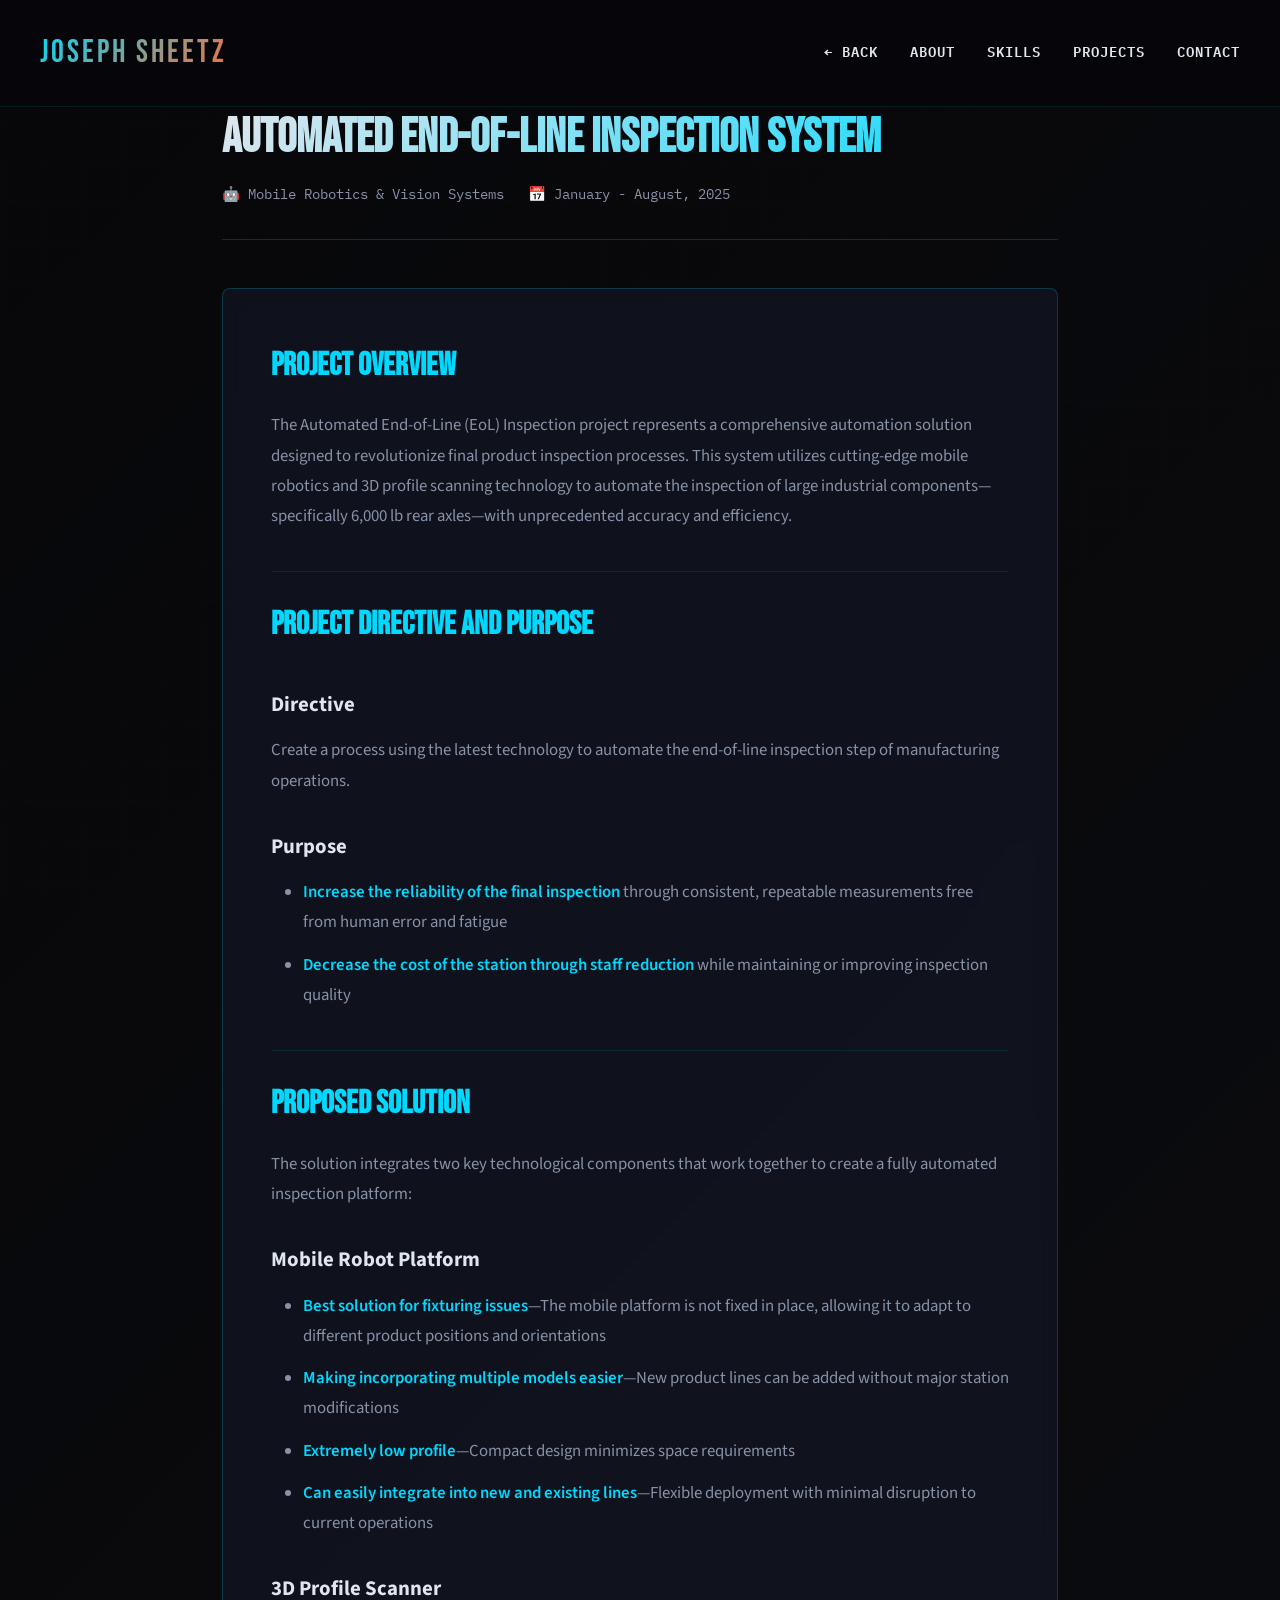
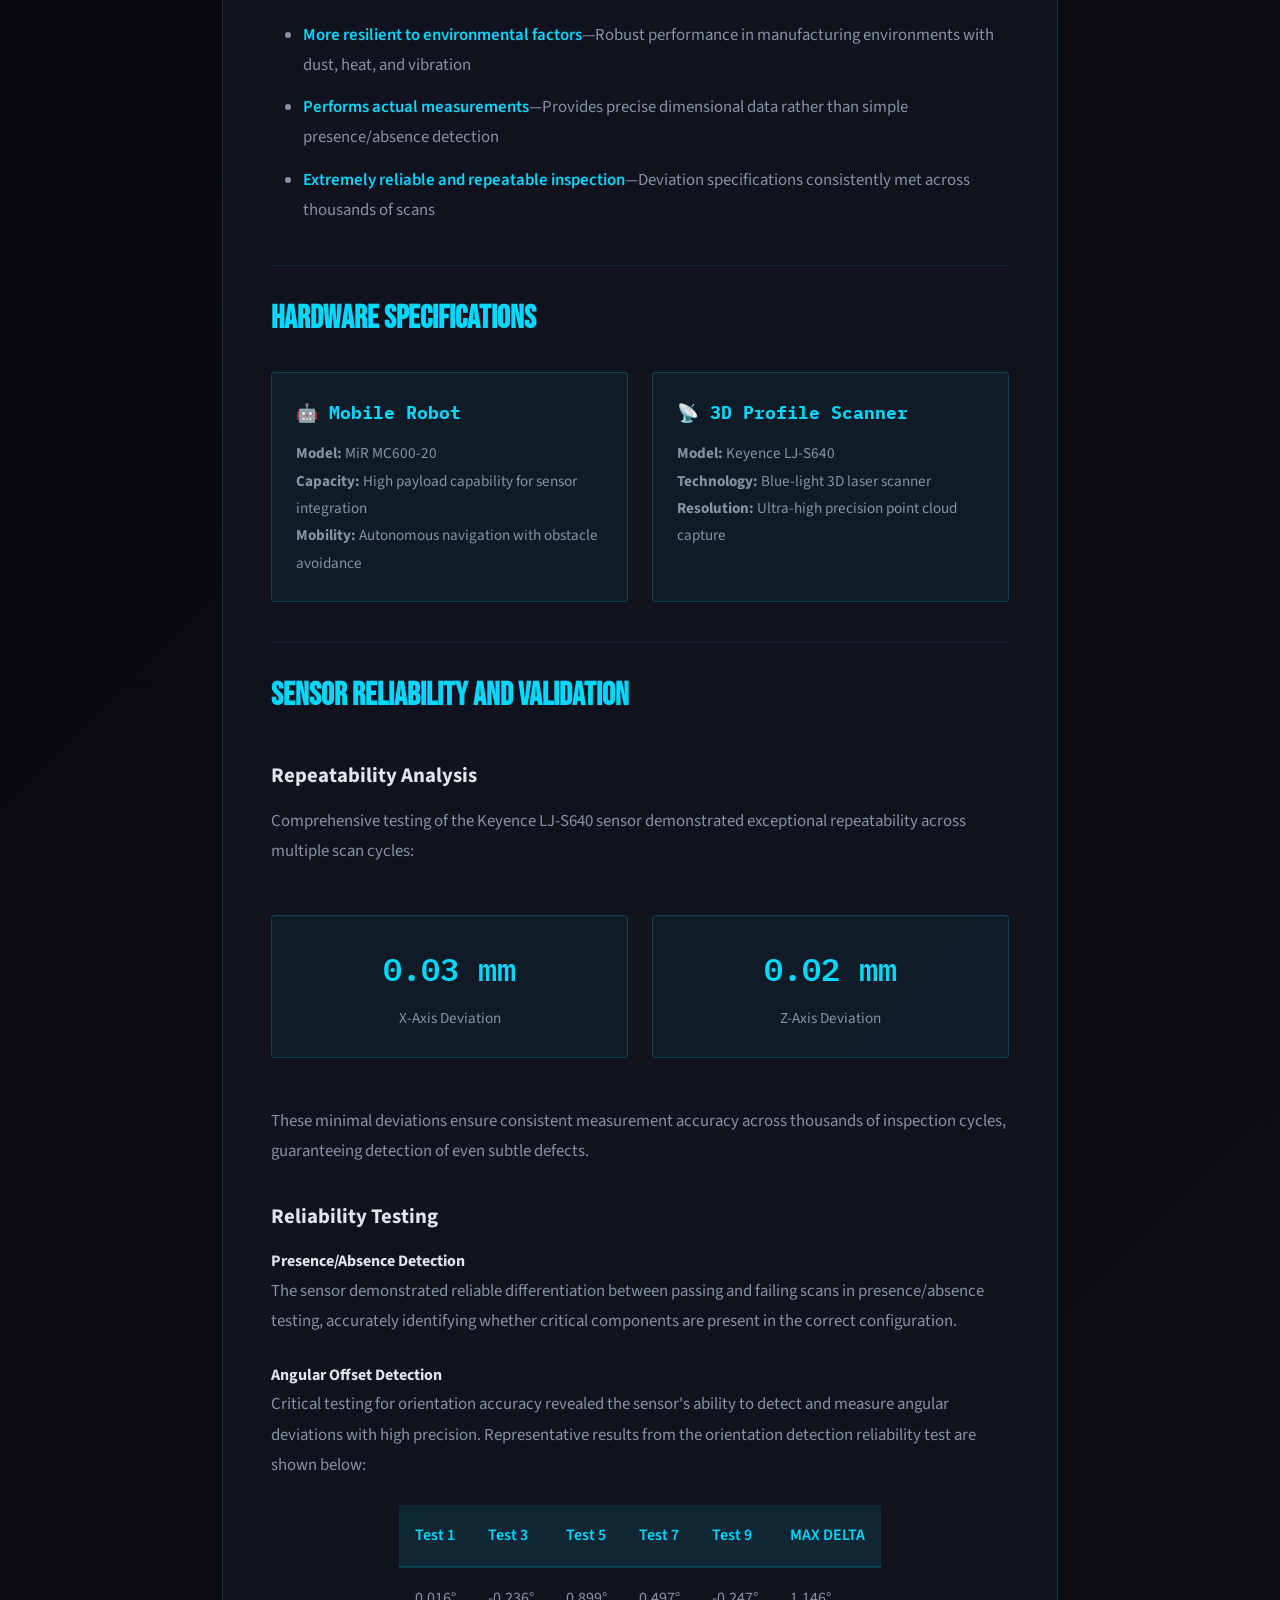
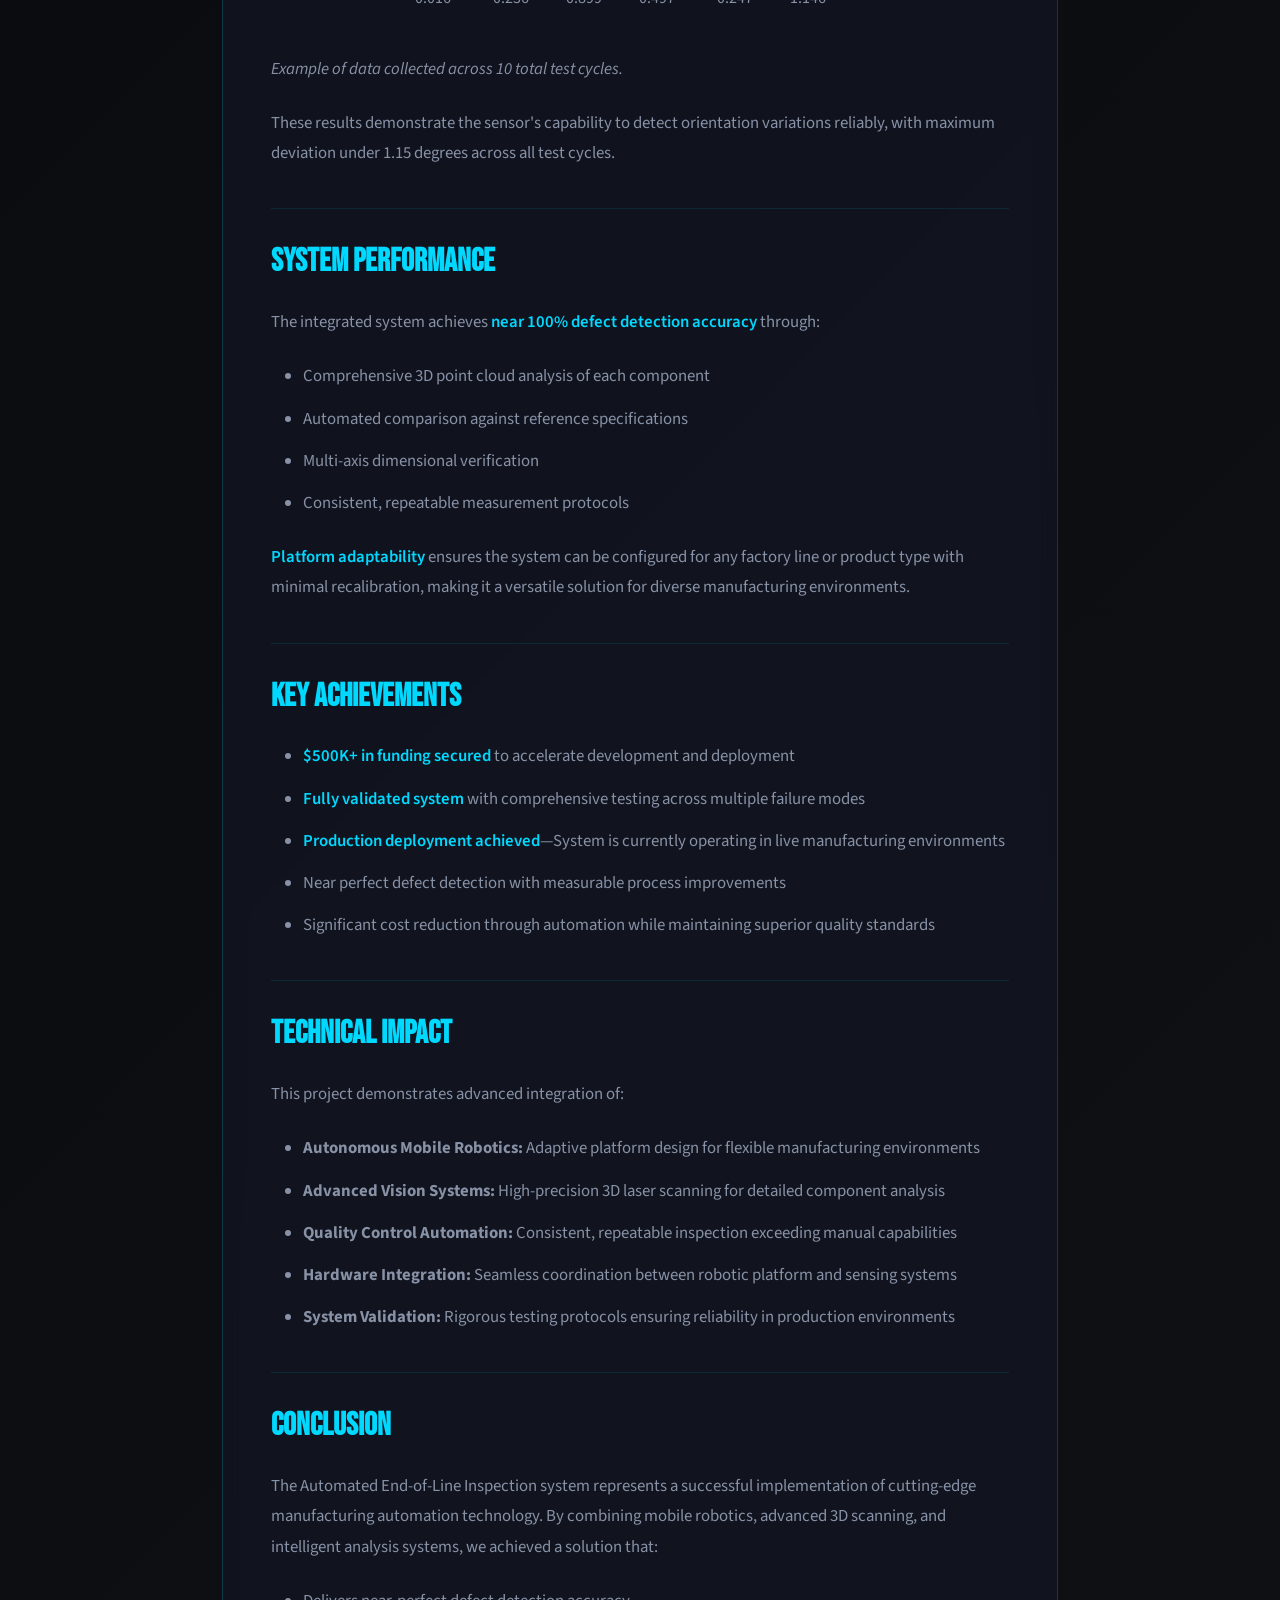
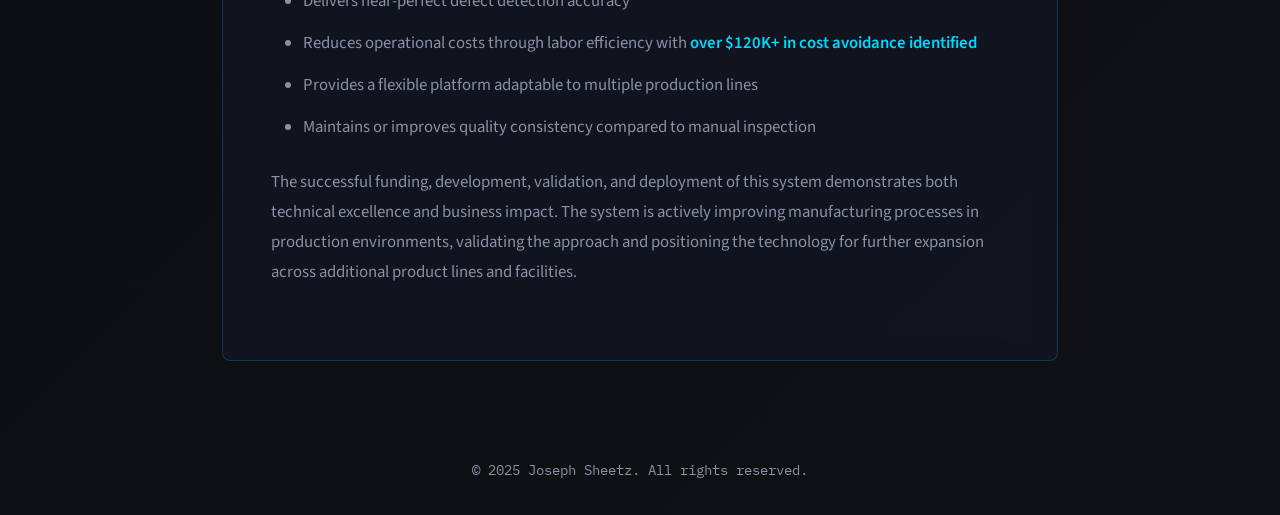
==== commit 455dde83: "fixes" ====
--- a/automated-eol-inspection.html
+++ b/automated-eol-inspection.html
@@ -3,7 +3,6 @@
 <head>
     <meta charset="UTF-8">
     <meta name="viewport" content="width=device-width, initial-scale=1.0">
-    <meta http-equiv="Content-Security-Policy" content="default-src 'self'; script-src 'self'; connect-src 'self' https://formspree.io; style-src 'self' 'unsafe-inline' https://fonts.googleapis.com; font-src https://fonts.gstatic.com; img-src 'self' data:; frame-src 'self';">
     <title>Automated End-of-Line Inspection | Joseph Sheetz</title>
     <link rel="preconnect" href="https://fonts.googleapis.com">
     <link rel="preconnect" href="https://fonts.gstatic.com" crossorigin>
--- a/assets/css/mobile.css
+++ b/assets/css/mobile.css
@@ -12,6 +12,16 @@
 
 header {
   padding: 0.75rem 1rem !important;
+}
+
+/* Remove pinned/fixed header on mobile so ribbon doesn't stay pinned */
+header {
+  position: relative !important;
+  top: auto !important;
+  left: auto !important;
+  right: auto !important;
+  background: transparent !important;
+  border-bottom: none !important;
 }
 
 nav {
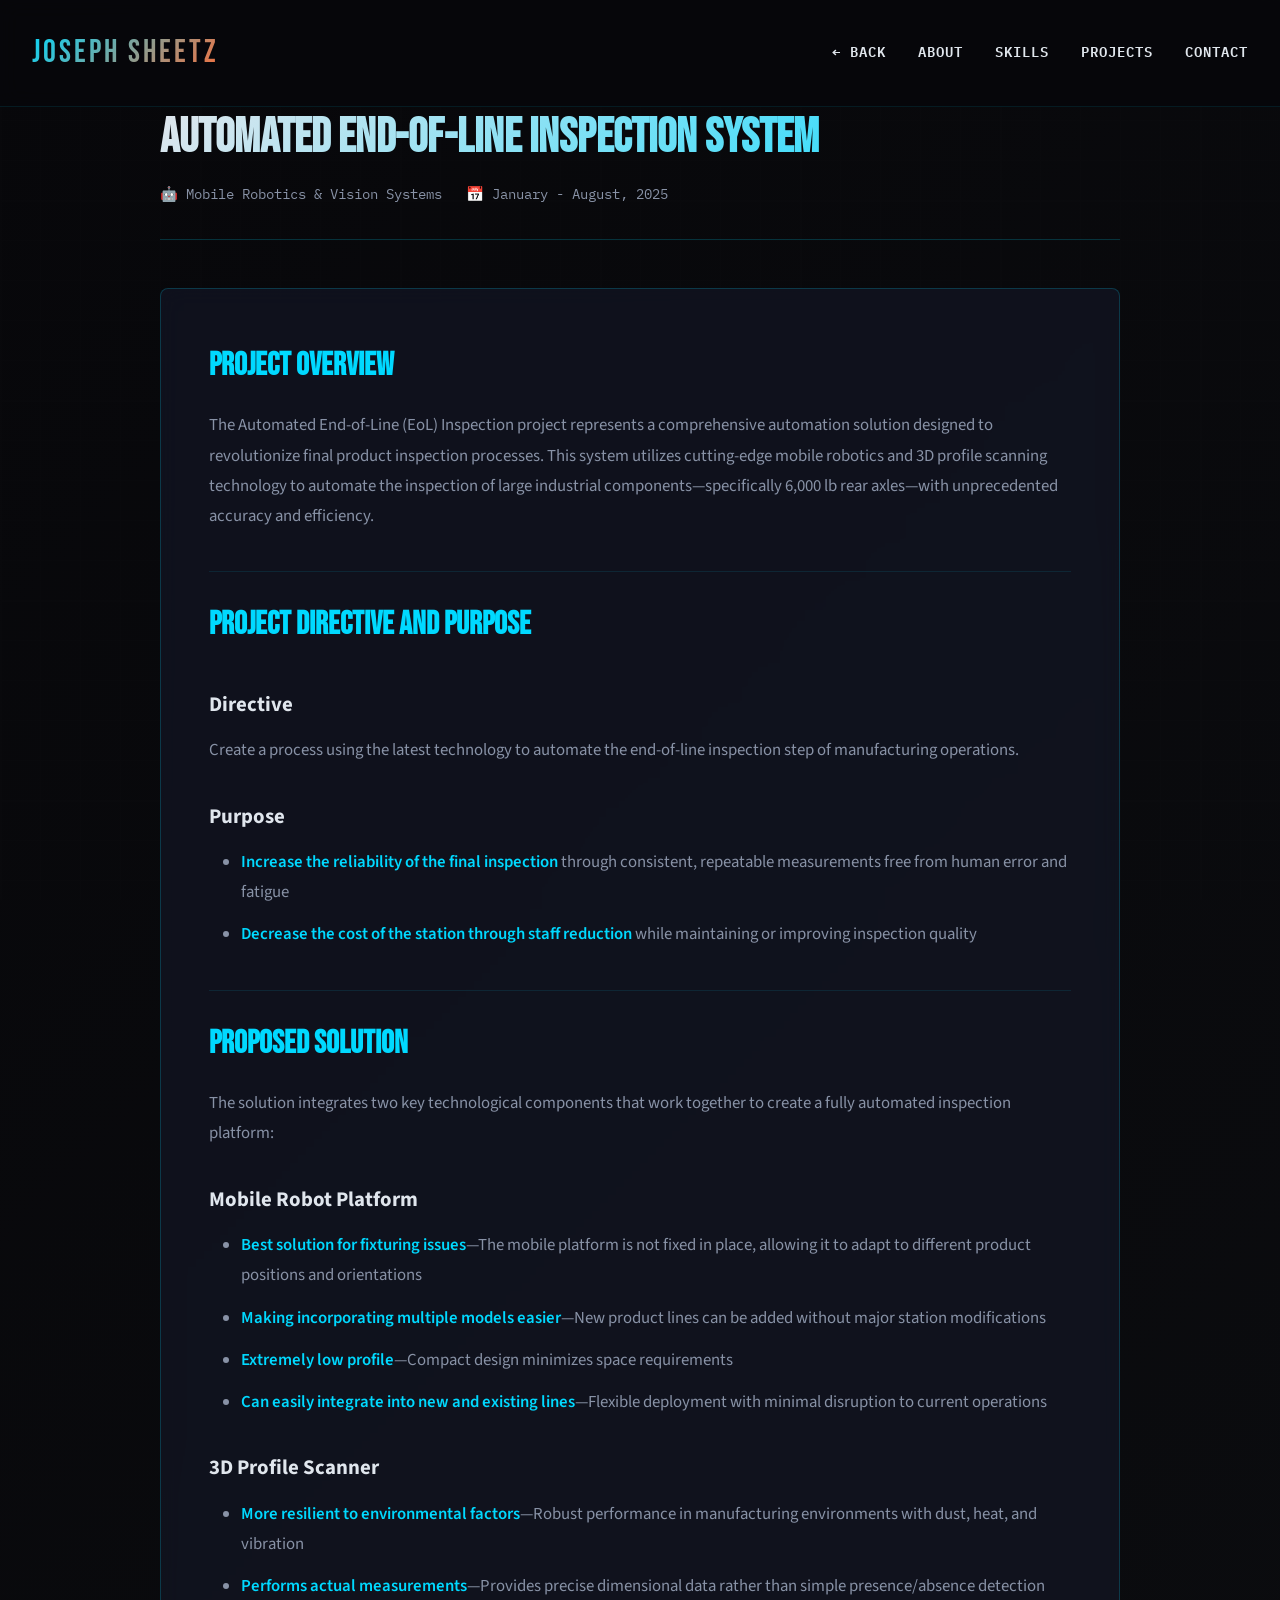
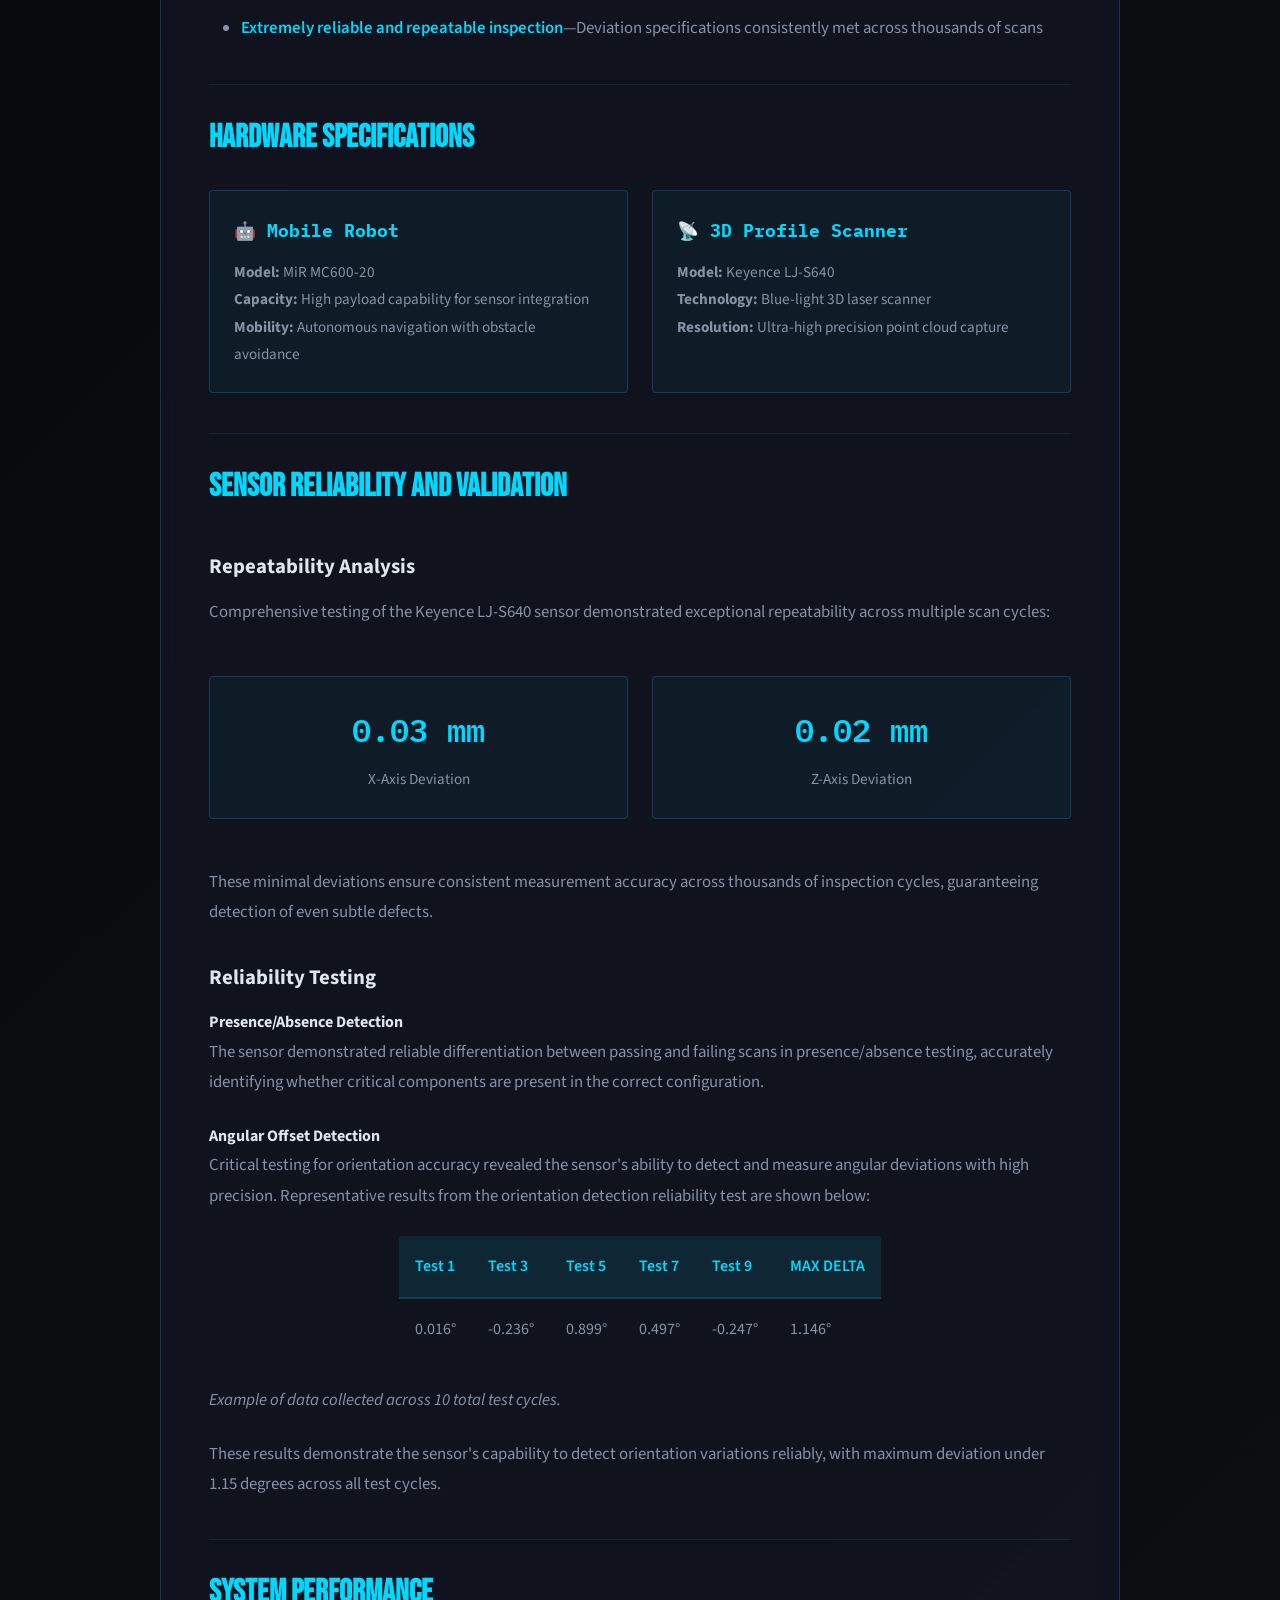
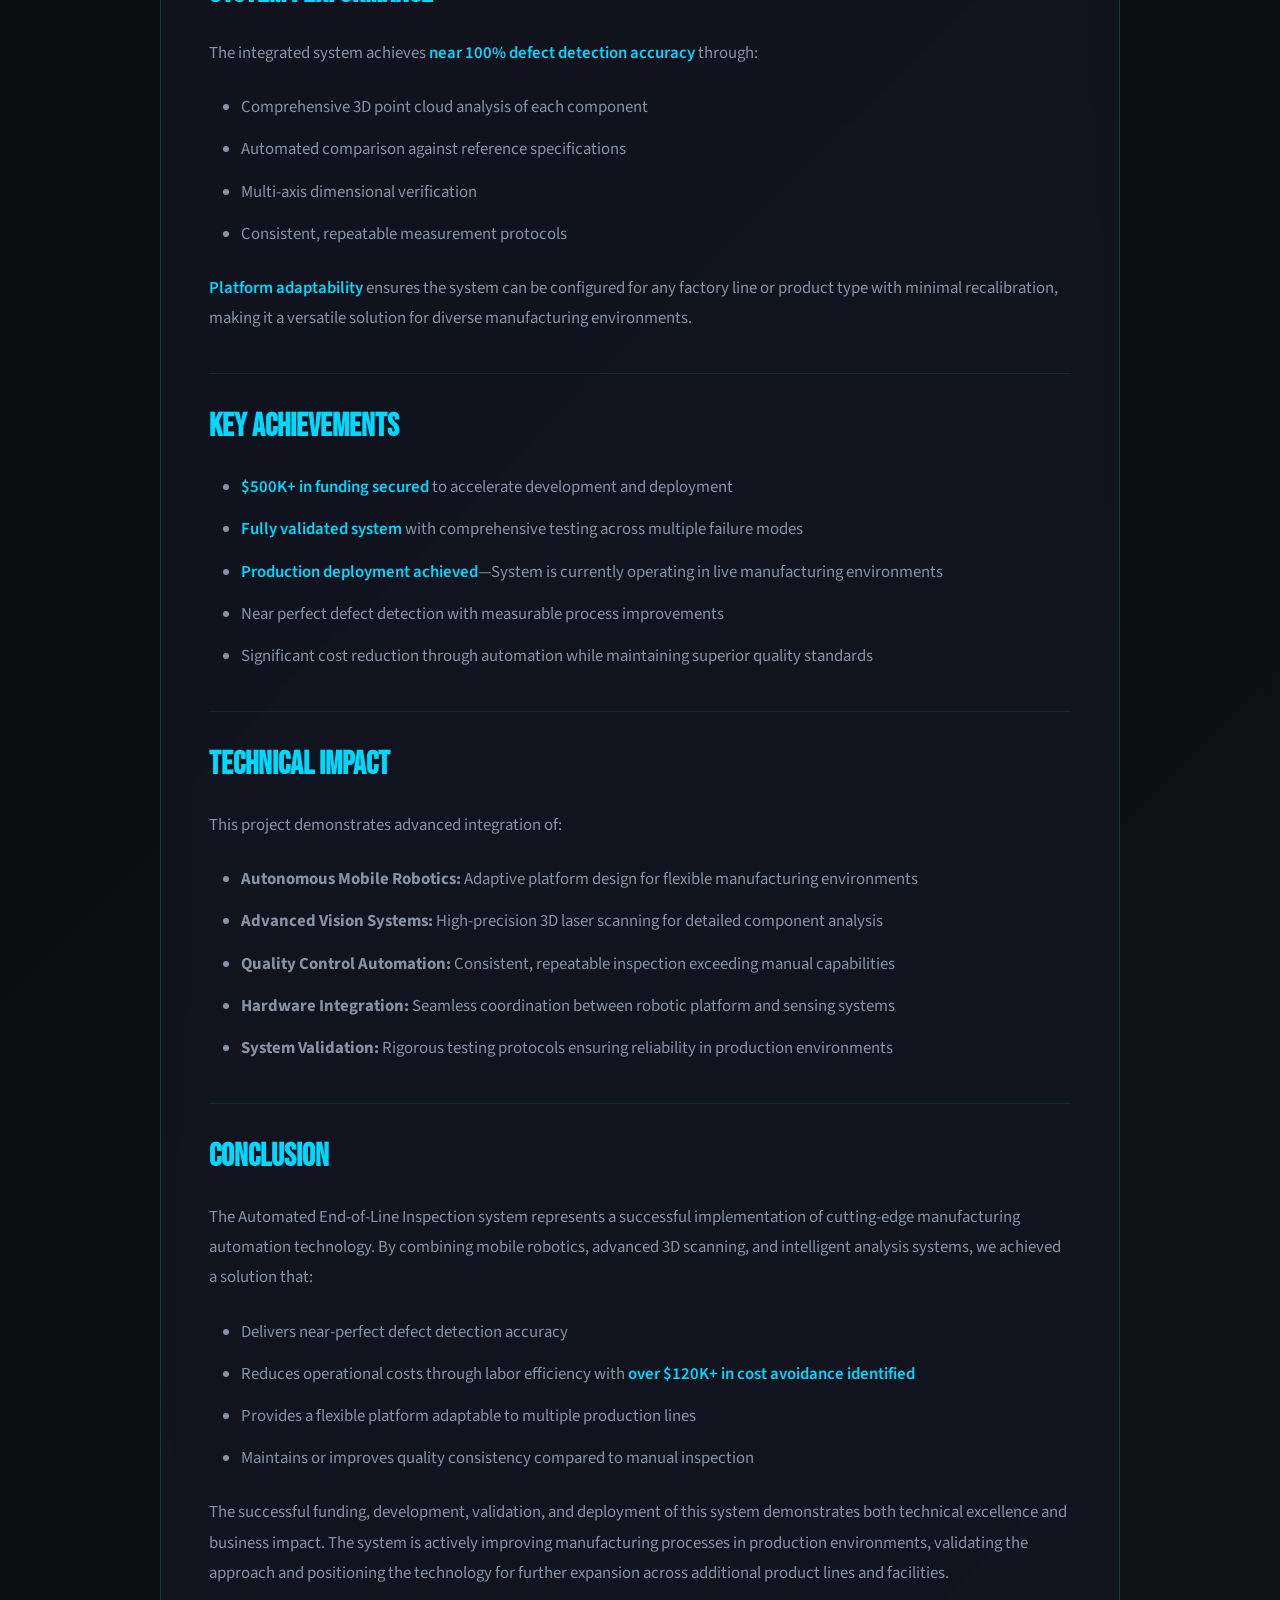
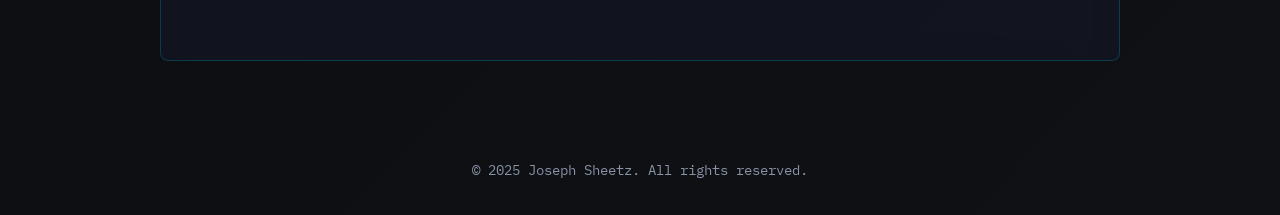
==== commit 61f02dea: "fixes" ====
--- a/automated-eol-inspection.html
+++ b/automated-eol-inspection.html
@@ -71,7 +71,7 @@
         }
 
         nav {
-            max-width: 1200px;
+            max-width: 1400px;
             margin: 0 auto;
             display: flex;
             justify-content: space-between;
@@ -130,9 +130,9 @@
         /* Main Content */
         main {
             position: relative;
-            max-width: 900px;
+            max-width: 1000px;
             margin: 0 auto;
-            padding: 7rem 2rem 4rem;
+            padding: 7rem 1.25rem 4rem;
             z-index: 10;
         }
 
--- a/assets/css/mobile.css
+++ b/assets/css/mobile.css
@@ -128,3 +128,8 @@
 a, button {
   -webkit-tap-highlight-color: rgba(0,0,0,0.05);
 }
+
+/* Hide the header 'Contact' nav link on mobile while keeping Resume visible */
+.nav-links a[href="#contact"] {
+  display: none !important;
+}
